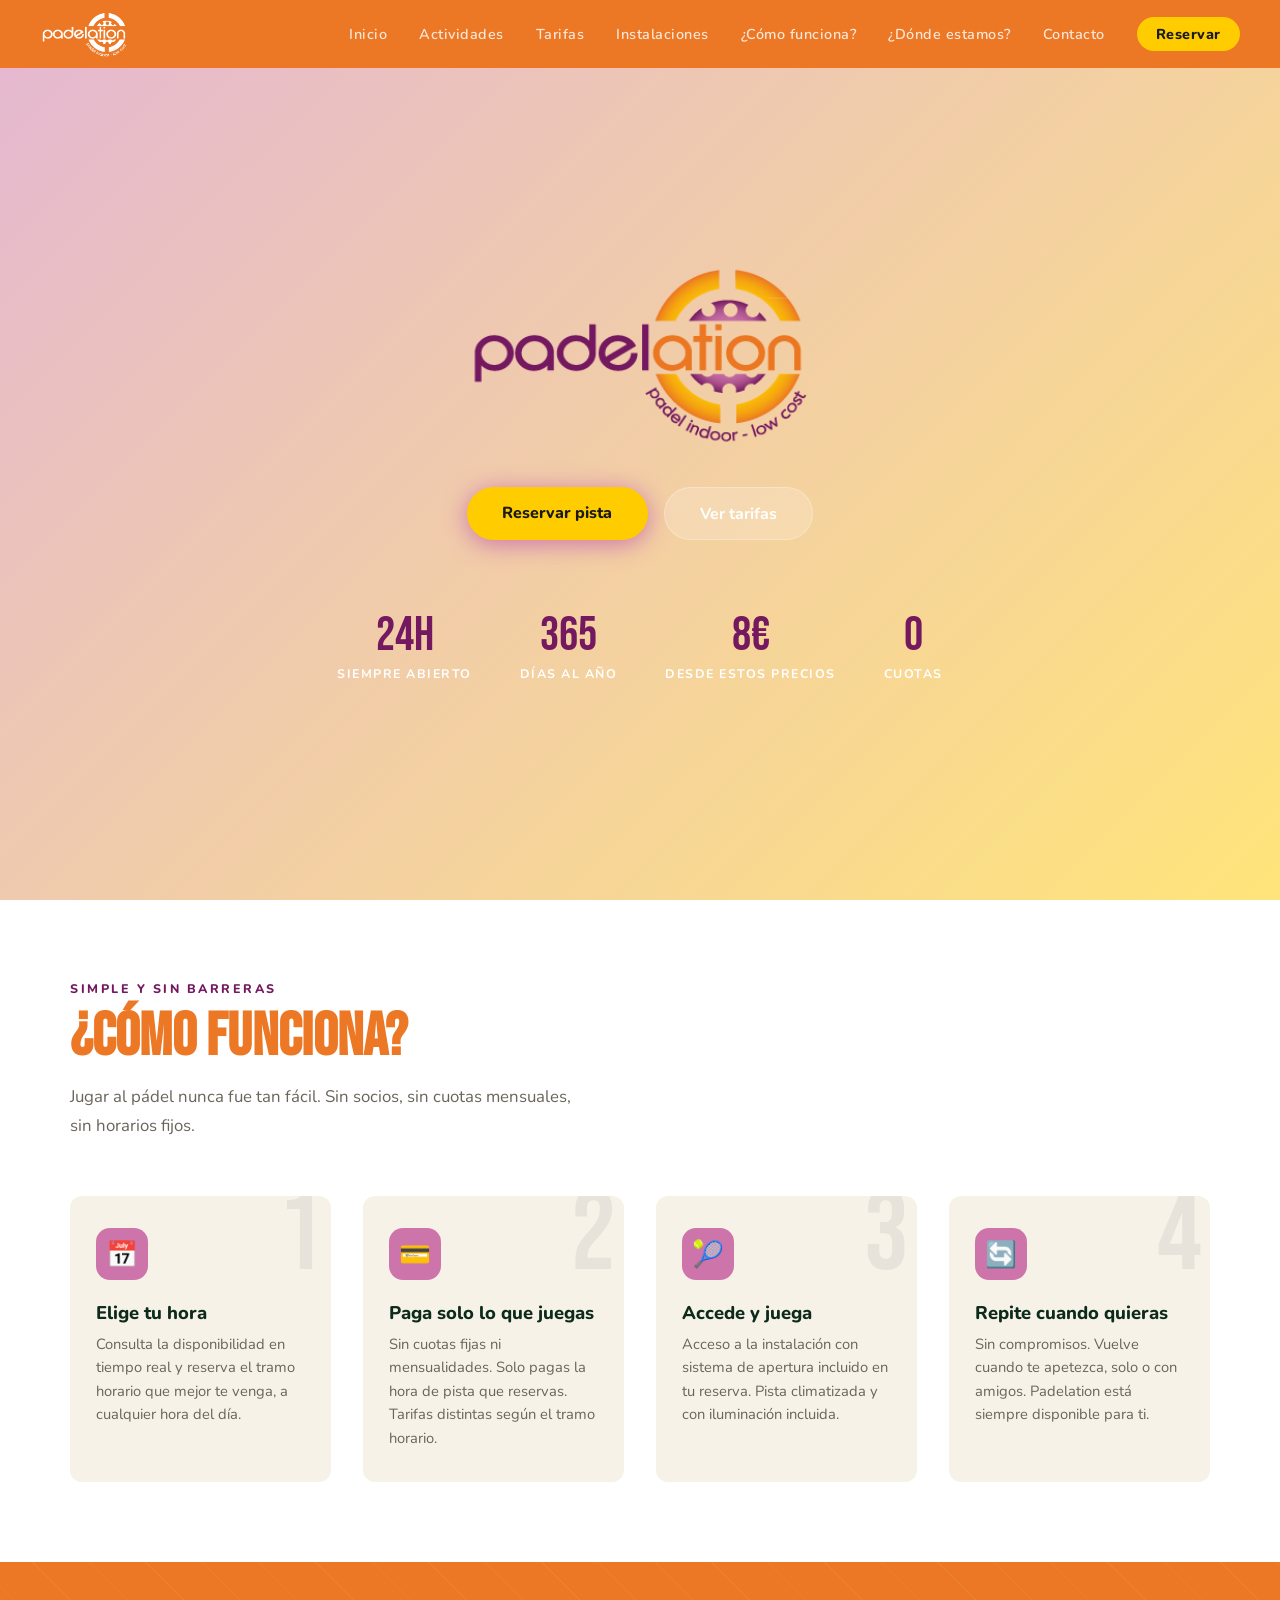
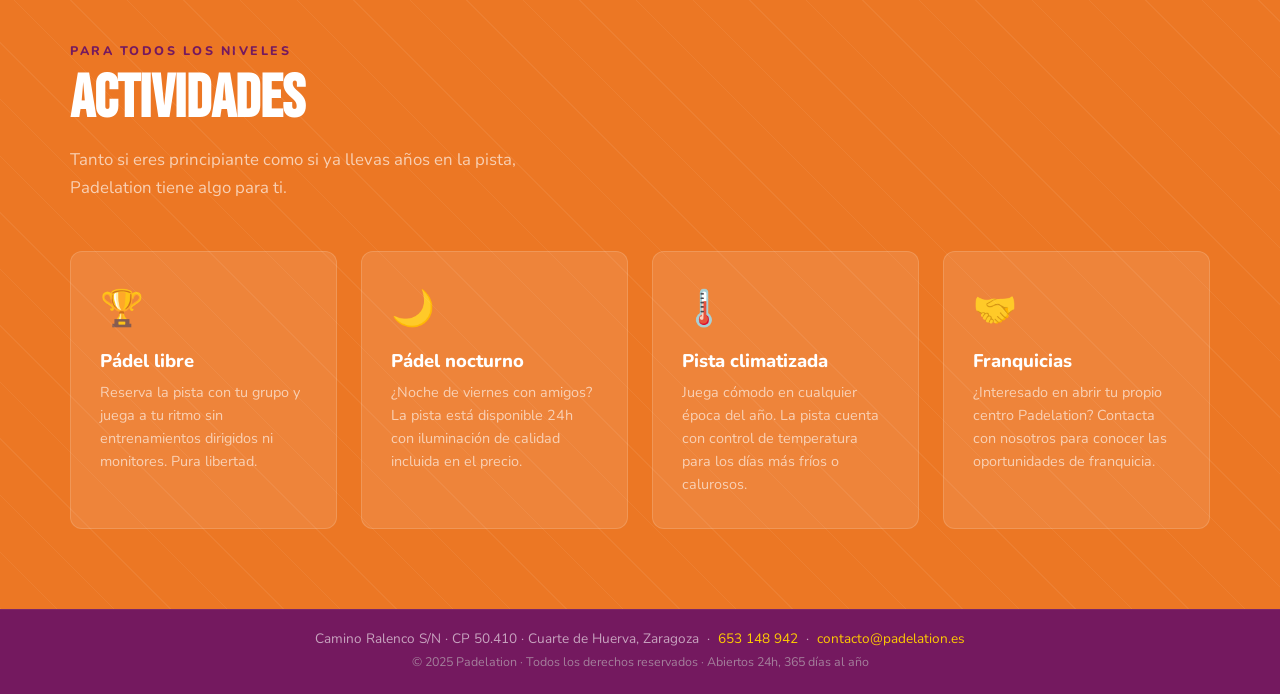
==== index.html @ 8a328ac5 "style: cambiar diseño inicio" ====
<!DOCTYPE html>
<html lang="es">
<head>
  <!-- Codificacion de caracteres -->
  <meta charset="UTF-8" />
  <!-- Configuracion para hacer la página responsive -->
  <meta name="viewport" content="width=device-width, initial-scale=1.0" />
  <!-- Título de la pestaña -->
  <title>Padelation 24H </title>
  <!-- Imports para las fuentes de texto de google -->
  <link rel="preconnect" href="https://fonts.googleapis.com" />
  <link rel="preconnect" href="https://fonts.gstatic.com" crossorigin />
  <link href="https://fonts.googleapis.com/css2?family=Bebas+Neue&family=Nunito:wght@400;600;700;800&display=swap" rel="stylesheet" />
  <!-- Carga del archivo CSS -->
  <link rel="stylesheet" href="assets/css/style.css" />
</head>
<body>

  <!-- NAV -->
  <div id="nav-placeholder"></div>

  <!-- HERO -->
  <section id="inicio">
    <div>
      <img src="assets/images/logo/logo_web.png" alt="Padelation" class="hero-logo" />
      <div class="hero-actions">
        <a href="pages/reservas.html" class="btn-primary">Reservar pista</a>
        <a href="pages/tarifas.html" class="btn-secondary">Ver tarifas</a>
      </div>
      <div class="hero-stats">
        <div class="stat">
          <div class="stat-value">24H</div>
          <div class="stat-label">Siempre abierto</div>
        </div>
        <div class="stat">
          <div class="stat-value">365</div>
          <div class="stat-label">Días al año</div>
        </div>
        <div class="stat">
          <div class="stat-value">8€</div>
          <div class="stat-label">Desde estos precios</div>
        </div>
        <div class="stat">
          <div class="stat-value">0</div>
          <div class="stat-label">Cuotas</div>
        </div>
      </div>

      
    </div>
  </section>

  <!-- CÓMO FUNCIONA -->
  <section id="como-funciona">
    <div class="container">
      <div class="section-tag">Simple y sin barreras</div>
      <h2 class="section-title">¿Cómo funciona?</h2>
      <p class="section-desc">Jugar al pádel nunca fue tan fácil. Sin socios, sin cuotas mensuales, sin horarios fijos.</p>
      <div class="steps-grid">
        <div class="step-card" data-num="1">
          <div class="step-icon">📅</div>
          <h3>Elige tu hora</h3>
          <p>Consulta la disponibilidad en tiempo real y reserva el tramo horario que mejor te venga, a cualquier hora del día.</p>
        </div>
        <div class="step-card" data-num="2">
          <div class="step-icon">💳</div>
          <h3>Paga solo lo que juegas</h3>
          <p>Sin cuotas fijas ni mensualidades. Solo pagas la hora de pista que reservas. Tarifas distintas según el tramo horario.</p>
        </div>
        <div class="step-card" data-num="3">
          <div class="step-icon">🎾</div>
          <h3>Accede y juega</h3>
          <p>Acceso a la instalación con sistema de apertura incluido en tu reserva. Pista climatizada y con iluminación incluida.</p>
        </div>
        <div class="step-card" data-num="4">
          <div class="step-icon">🔄</div>
          <h3>Repite cuando quieras</h3>
          <p>Sin compromisos. Vuelve cuando te apetezca, solo o con amigos. Padelation está siempre disponible para ti.</p>
        </div>
      </div>
    </div>
  </section>

  <!-- ACTIVIDADES -->
  <section id="actividades">
    <div class="container">
      <div class="section-tag light">Para todos los niveles</div>
      <h2 class="section-title light">Actividades</h2>
      <p class="section-desc" style="color:rgba(255,255,255,0.65)">Tanto si eres principiante como si ya llevas años en la pista, Padelation tiene algo para ti.</p>
      <div class="act-grid">
        <div class="act-card">
          <div class="emoji">🏆</div>
          <h3>Pádel libre</h3>
          <p>Reserva la pista con tu grupo y juega a tu ritmo sin entrenamientos dirigidos ni monitores. Pura libertad.</p>
        </div>
        <div class="act-card">
          <div class="emoji">🌙</div>
          <h3>Pádel nocturno</h3>
          <p>¿Noche de viernes con amigos? La pista está disponible 24h con iluminación de calidad incluida en el precio.</p>
        </div>
        <div class="act-card">
          <div class="emoji">🌡️</div>
          <h3>Pista climatizada</h3>
          <p>Juega cómodo en cualquier época del año. La pista cuenta con control de temperatura para los días más fríos o calurosos.</p>
        </div>
        <div class="act-card">
          <div class="emoji">🤝</div>
          <h3>Franquicias</h3>
          <p>¿Interesado en abrir tu propio centro Padelation? Contacta con nosotros para conocer las oportunidades de franquicia.</p>
        </div>
      </div>
    </div>
  </section>

  <!-- FOOTER -->
  <div id="footer-placeholder"></div>
  
  <script src="assets/js/main.js"></script>


</body>
</html>
---- assets/css/style.css ----
:root {
  --green-dark:   #0d2b1a;
  --green:        #1a5c35;
  --green-mid:    #2e7d52;
  --green-light:  #4aab73;
  --accent:       #ffcc00;
  --accent-dark:  #ec7724;
  --red:          #ff0000;
  --purple:       #74195f;
  --purple-ligth: #CD75AA;
  --cream:        #f7f2e8;
  --white:        #ffffff;
  --text:         #1a1a1a;
  --text-muted:   #6a645a;
  --info-box:     #c4c4c498;
  --radius:     12px;
}

* { margin: 0; padding: 0; box-sizing: border-box; }

html { scroll-behavior: smooth; }

body {
  font-family: 'Nunito', sans-serif;
  background: var(--cream);
  color: var(--text);
  overflow-x: hidden;
}

/* ===== NAV ===== */
nav {
  position: fixed;
  top: 0; left: 0; right: 0;
  z-index: 100;
  display: flex;
  align-items: center;
  justify-content: space-between;
  padding: 0 2.5rem;
  height: 68px;
  background: var(--accent-dark);
  backdrop-filter: blur(8px);
}

.nav-logo { text-decoration: none; display: flex; align-items: center; }
.nav-logo-img { height: 52px; width: auto; display: block; filter: brightness(0) invert(1); }

.nav-links {
  display: flex;
  gap: 2rem;
  list-style: none;
}

.nav-links a {
  color: rgba(255,255,255,0.82);
  text-decoration: none;
  font-weight: 600;
  font-size: 0.9rem;
  letter-spacing: 0.5px;
  transition: color .2s;
}
.nav-links a:hover { color: var(--accent); }

.nav-cta {
  background: var(--accent);
  color: var(--text) !important;
  padding: .45rem 1.2rem;
  border-radius: 50px;
  font-weight: 800 !important;
  transition: background .2s, transform .15s !important;
}
.nav-cta:hover {
  background: var(--cream) !important;
  transform: scale(1.04);
}

/* ===== HERO ===== */
#inicio {
  min-height: 100vh;
  background:
    linear-gradient(rgba(255, 255, 255, 0.477), rgba(255, 255, 255, 0.477)),
    linear-gradient(135deg, var(--purple-ligth), var(--accent));
  display: flex;
  align-items: center;
  justify-content: center;
  text-align: center;
  padding: 6rem 2rem 4rem;
  position: relative;
  overflow: hidden;
}


.hero-badge {
  display: inline-block;
  background: rgba(232,168,32,0.18);
  border: 1px solid rgba(232,168,32,0.45);
  color: var(--accent);
  font-size: 0.8rem;
  font-weight: 800;
  letter-spacing: 2px;
  text-transform: uppercase;
  padding: .35rem 1rem;
  border-radius: 50px;
  margin-bottom: 1.4rem;
  animation: fadeDown .6s ease both;
}

.hero-logo {
  height: clamp(6rem, 16vw, 14rem);
  width: auto;
  display: block;
  margin: 0 auto 2rem;
  filter: none;
  animation: fadeDown .7s .1s ease both;
}

.hero-sub {
  font-size: clamp(1rem, 2.5vw, 1.35rem);
  color: rgba(255,255,255,0.75);
  max-width: 580px;
  margin: 0 auto 2.5rem;
  line-height: 1.6;
  font-weight: 600;
  animation: fadeDown .7s .2s ease both;
}

.hero-actions {
  display: flex;
  gap: 1rem;
  justify-content: center;
  flex-wrap: wrap;
  animation: fadeDown .7s .3s ease both;
}

.btn-primary {
  background: var(--accent);
  color: var(--text);
  padding: .9rem 2.2rem;
  border-radius: 50px;
  font-weight: 800;
  font-size: 1rem;
  text-decoration: none;
  transition: background .2s, transform .15s, box-shadow .2s;
  box-shadow: 0 4px 24px var(--purple-ligth);
}
.btn-primary:hover {
  background: var(--cream);
  transform: translateY(-2px);
  box-shadow: 0 8px 32px var(--accent-dark);
}

.btn-secondary {
  background: rgba(255, 255, 255, 0.194);
  color: var(--white);
  padding: .9rem 2.2rem;
  border-radius: 50px;
  font-weight: 700;
  font-size: 1rem;
  text-decoration: none;
  border: 1px solid rgba(255,255,255,0.25);
  transition: background .2s, transform .15s;
}
.btn-secondary:hover {
  background: rgba(255,255,255,0.18);
  transform: translateY(-2px);
}

.hero-stats {
  display: flex;
  gap: 3rem;
  justify-content: center;
  margin-top: 4.5rem;
  flex-wrap: wrap;
  animation: fadeDown .7s .4s ease both;
}
.stat {
  text-align: center;
  color: var(--white);
}
.stat-value {
  font-family: 'Bebas Neue', sans-serif;
  font-size: 3rem;
  color: var(--purple);
  line-height: 1;
}
.stat-label {
  font-size: 0.78rem;
  font-weight: 700;
  letter-spacing: 1.5px;
  text-transform: uppercase;
  color: var(--white);
  margin-top: .3rem;
}

/* ===== SECTIONS COMMON ===== */
section { padding: 5rem 2rem; }
.container { max-width: 1140px; margin: 0 auto; }

.section-tag {
  font-size: 0.78rem;
  font-weight: 800;
  letter-spacing: 2.5px;
  text-transform: uppercase;
  color: var(--purple);
  margin-bottom: .6rem;
}

.section-title {
  font-family: 'Bebas Neue', sans-serif;
  font-size: clamp(2.4rem, 5vw, 3.8rem);
  color: var(--accent-dark);
  line-height: 1;
  margin-bottom: 1rem;
}

.section-title.light { color: var(--white); }
.section-tag.light { color: var(--purple); }

.section-desc {
  font-size: 1.05rem;
  color: var(--text-muted);
  max-width: 520px;
  line-height: 1.7;
}

/* ===== CÓMO FUNCIONA ===== */
#como-funciona {
  background: var(--white);
}

.steps-grid {
  display: grid;
  grid-template-columns: repeat(auto-fit, minmax(220px, 1fr));
  gap: 2rem;
  margin-top: 3.5rem;
}

.step-card {
  background: var(--cream);
  border-radius: var(--radius);
  padding: 2rem 1.6rem;
  position: relative;
  overflow: hidden;
  transition: transform .2s, box-shadow .2s;
}
.step-card:hover {
  transform: translateY(-4px);
  box-shadow: 0 12px 40px var(--purple-ligth);
}
.step-card::before {
  content: attr(data-num);
  font-family: 'Bebas Neue', sans-serif;
  font-size: 7rem;
  color: rgba(0, 0, 0, 0.06);
  position: absolute;
  top: -1rem;
  right: .5rem;
  line-height: 1;
  pointer-events: none;
}

.step-icon {
  width: 52px;
  height: 52px;
  background: var(--purple-ligth);
  border-radius: 14px;
  display: flex;
  align-items: center;
  justify-content: center;
  font-size: 1.6rem;
  margin-bottom: 1.2rem;
}

.step-card h3 {
  font-size: 1.15rem;
  font-weight: 800;
  color: var(--green-dark);
  margin-bottom: .5rem;
}
.step-card p {
  font-size: 0.92rem;
  color: var(--text-muted);
  line-height: 1.6;
}

/* ===== ACTIVIDADES ===== */
#actividades {
  background: var(--accent-dark);
  position: relative;
  overflow: hidden;
}
#actividades::before {
  content: '';
  position: absolute;
  inset: 0;
  background: repeating-linear-gradient(
    45deg,
    rgba(255,255,255,0.06) 0px, rgba(255,255,255,0.06) 1px,
    transparent 1px, transparent 40px
  );
  pointer-events: none;
}

.act-grid {
  display: grid;
  grid-template-columns: repeat(auto-fit, minmax(250px, 1fr));
  gap: 1.5rem;
  margin-top: 3rem;
}

.act-card {
  background: rgba(255,255,255,0.1);
  border: 1px solid rgba(255,255,255,0.15);
  border-radius: var(--radius);
  padding: 2rem 1.8rem;
  transition: background .2s, border-color .2s, transform .2s;
  cursor: default;
}
.act-card:hover {
  background: var(--accent);
  border-color: var(--accent);
  transform: translateY(-3px);
}

.act-card .emoji { font-size: 2.2rem; margin-bottom: 1rem; }
.act-card h3 { color: var(--white); font-size: 1.15rem; font-weight: 800; margin-bottom: .5rem; }
.act-card p { color: rgba(255,255,255,0.62); font-size: 0.9rem; line-height: 1.6; }

/* ===== AVISO TARIFAS ===== */
.tarifas-header-row {
  display: flex;
  align-items: flex-start;
  gap: 2rem;
  margin-bottom: 2.5rem;
  flex-wrap: wrap;
}
.tarifas-header-row > div:first-child {
  flex: 1;
  min-width: 200px;
}
.aviso-reservas {
  background: var(--red);
  border-radius: var(--radius);
  padding: 1.2rem 1.5rem;
  max-width: 340px;
  flex-shrink: 0;
  box-shadow: 0 4px 16px var(--red);
}
.aviso-titulo {
  font-weight: 800;
  color: var(--white);
  font-size: 0.95rem;
  letter-spacing: 0.5px;
  margin-bottom: 0.7rem;
  text-transform: uppercase;
}
.aviso-reservas ul {
  padding-left: 1.2rem;
  display: flex;
  flex-direction: column;
  gap: 0.5rem;
}
.aviso-reservas li {
  font-size: 0.88rem;
  color: var(--white);
  line-height: 1.5;
}

/* ===== TARIFAS ===== */
#tarifas {
  background: var(--white);
}

.tarifas-grid {
  display: grid;
  grid-template-columns: repeat(auto-fit, minmax(320px, 1fr));
  gap: 2rem;
  margin-top: 3rem;
}

.tarifa-card {
  background: var(--white);
  border-radius: var(--radius);
  overflow: hidden;
  box-shadow: 0 2px 20px rgba(0,0,0,0.06);
  transition: box-shadow .2s, transform .2s;
}
.tarifa-card:hover {
  box-shadow: 0 8px 40px var(--purple-ligth);
  transform: translateY(-3px);
}

.tarifa-header {
  background: var(--accent-dark);
  color: var(--white);
  padding: 1.4rem 1.8rem;
}
.tarifa-header h3 {
  font-family: 'Bebas Neue', sans-serif;
  font-size: 1.6rem;
  letter-spacing: 1px;
  margin-bottom: .1rem;
}
.tarifa-header p { font-size: 0.82rem; color: rgba(255,255,255,0.72); font-weight: 600; }

.tarifa-header.featured { background: var(--accent); }
.tarifa-header.featured { color: var(--green-dark); }
.tarifa-header.featured p { color: rgba(13,43,26,0.7); }

.tarifa-body { padding: 1.2rem 1.8rem; }

.tarifa-row {
  display: flex;
  justify-content: space-between;
  align-items: center;
  padding: .75rem 0;
  border-bottom: 1px solid rgba(0,0,0,0.06);
  gap: 1rem;
}
.tarifa-row:last-child { border-bottom: none; }

.tarifa-time {
  font-size: 0.88rem;
  font-weight: 700;
  color: var(--text-muted);
  flex: 1;
}

.tarifa-prices {
  display: flex;
  gap: 1.2rem;
}

.tarifa-price {
  text-align: center;
}
.tarifa-price .amount {
  font-family: 'Bebas Neue', sans-serif;
  font-size: 1.5rem;
  color: var(--text);
  line-height: 1;
}
.tarifa-price .duration {
  font-size: 0.7rem;
  font-weight: 700;
  color: var(--text-muted);
  letter-spacing: .5px;
}

.tarifa-note {
  text-align: center;
  font-size: 0.78rem;
  color: var(--text-muted);
  padding: .8rem 1.8rem;
  border-top: 1px solid rgba(0,0,0,0.06);
  font-style: italic;
}

/* ===== RESERVAS ===== */
#reservas {
  background: linear-gradient(to bottom, var(--white) 25%, var(--accent) 75%);
  text-align: center;
  position: relative;
  overflow: hidden;
}
#reservas::after {
  content: 'RESERVA';
  font-family: 'Bebas Neue', sans-serif;
  font-size: 18vw;
  color: rgba(255,255,255,0.04);
  position: absolute;
  top: 50%;
  left: 50%;
  transform: translate(-50%, -50%);
  white-space: nowrap;
  pointer-events: none;
  letter-spacing: 4px;
}

.btn-reserva {
  display: inline-block;
  background: var(--accent);
  color: var(--green-dark);
  padding: 1.1rem 3rem;
  border-radius: 50px;
  font-weight: 800;
  font-size: 1.1rem;
  text-decoration: none;
  transition: background .2s, transform .15s, box-shadow .2s;
  box-shadow: 0 6px 28px rgba(0,0,0,0.2);
  letter-spacing: .5px;
}
.btn-reserva:hover {
  background: var(--accent-dark);
  transform: translateY(-3px);
  box-shadow: 0 10px 36px rgba(0,0,0,0.28);
}

/* ===== INSTALACIONES ===== */
#instalaciones {
  background: var(--white);
}

/* ===== SLIDER ===== */
.slider-wrap {
  margin-top: 3rem;
  max-width: 65%;
  margin-left: auto;
  margin-right: auto;
}

.slider {
  position: relative;
  border-radius: var(--radius);
  overflow: hidden;
}

.slider-track {
  position: relative;
  aspect-ratio: 16/9;
}

.slide {
  position: absolute;
  inset: 0;
  display: flex;
  align-items: center;
  justify-content: center;
  flex-direction: column;
  gap: 1rem;
  opacity: 0;
  transition: opacity .4s;
  pointer-events: none;
}
.slide.active { opacity: 1; pointer-events: auto; }

/* Placeholder court visuals */
.slide.court-1 { background: linear-gradient(135deg, #1a5c35 0%, #2e7d52 50%, #1a5c35 100%); }
.slide.court-2 { background: linear-gradient(135deg, #0d2b1a 0%, #1a5c35 100%); }
.slide.court-3 { background: linear-gradient(135deg, #2e7d52 0%, #4aab73 100%); }
.slide.court-4 { background: linear-gradient(135deg, #1a5c35 0%, #0d2b1a 100%); }
.slide.court-5 { background: linear-gradient(135deg, #4aab73 0%, #2e7d52 100%); }

.slide-label {
  position: absolute;
  bottom: 1rem; left: 1rem;
  background: var(--info-box);
  color: var(--white);
  font-size: 0.78rem;
  font-weight: 800;
  letter-spacing: .5px;
  padding: .3rem .8rem;
  border-radius: 50px;
}

.slider-placeholder-svg {
  width: 40%;
  height: 55%;
  opacity: 0.25;
}

.slider-btn {
  position: absolute;
  top: 50%;
  transform: translateY(-50%);
  z-index: 10;
  background: rgba(0,0,0,0.35);
  color: var(--white);
  border: none;
  width: 44px;
  height: 44px;
  border-radius: 50%;
  font-size: 2.2rem;
  line-height: 1;
  cursor: pointer;
  display: flex;
  align-items: center;
  justify-content: center;
  transition: background .2s;
}
.slider-btn:hover { background: rgba(0,0,0,0.6); }
.slider-prev { left: 1rem; }
.slider-next { right: 1rem; }

.slider-dots {
  display: flex;
  justify-content: center;
  gap: .6rem;
  padding: .9rem 0 .2rem;
}
.dot {
  width: 8px;
  height: 8px;
  border-radius: 50%;
  background: rgba(0,0,0,0.18);
  cursor: pointer;
  transition: background .2s, transform .2s;
}
.dot.active {
  background: var(--purple);
  transform: scale(1.35);
}


/* ===== DONDE ESTAMOS ===== */
#donde-estamos {
  background: var(--white);
  padding-bottom: 0;
}

.map-inner {
  display: grid;
  grid-template-columns: 1fr 1.6fr;
  gap: 4rem;
  align-items: start;
  padding-bottom: 5rem;
}

.contact-items {
  margin-top: 2rem;
  display: flex;
  flex-direction: column;
  gap: 1rem;
}
.contact-item {
  display: flex;
  gap: 1rem;
  align-items: flex-start;
}
.contact-item .ci-icon {
  width: 42px; height: 42px;
  background: var(--cream);
  border-radius: 10px;
  display: flex;
  align-items: center;
  justify-content: center;
  font-size: 1.2rem;
  flex-shrink: 0;
}
.contact-item .ci-text strong {
  display: block;
  color: var(--text);
  font-weight: 800;
  font-size: 0.88rem;
}
.contact-item .ci-text span {
  color: var(--text-muted);
  font-size: 0.88rem;
}
.contact-item .ci-text a {
  color: var(--purple);
  text-decoration: none;
}
.contact-item .ci-text a:hover { text-decoration: underline; }

.map-embed {
  border-radius: var(--radius);
  overflow: hidden;
  height: 360px;
  box-shadow: 0 8px 40px var(--purple-ligth);
}
.map-embed iframe {
  width: 100%;
  height: 100%;
  border: none;
}

/* ===== CONTACTO ===== */
#contacto {
  background: var(--white);
}

.contact-form-grid {
  display: grid;
  grid-template-columns: 1fr 1.2fr;
  gap: 5rem;
  margin-top: 3rem;
}

.form-info .section-desc { max-width: 100%; }

.form-highlight {
  background: var(--cream);
  border-radius: var(--radius);
  padding: 1.6rem;
  margin-top: 2rem;
  border-left: 4px solid var(--accent);
}

.form-highlight h4 { font-size: 0.9rem; font-weight: 800; color: var(--text); margin-bottom: .3rem; }
.form-highlight p { font-size: 0.85rem; color: var(--text-muted); line-height: 1.5; }

.form-highlight2 {
  background: var(--cream);
  border-radius: var(--radius);
  padding: 1.6rem;
  margin-top: 2rem;
  border-left: 4px solid var(--purple);
}

.form-highlight2 h4 { font-size: 0.9rem; font-weight: 800; color: var(--text); margin-bottom: .3rem; }
.form-highlight2 p { font-size: 0.85rem; color: var(--text-muted); line-height: 1.5; }

form {
  display: flex;
  flex-direction: column;
  gap: 1.1rem;
}

.form-row {
  display: grid;
  grid-template-columns: 1fr 1fr;
  gap: 1.1rem;
}

.field { display: flex; flex-direction: column; gap: .4rem; }
label { font-size: 0.82rem; font-weight: 800; color: var(--text); letter-spacing: .3px; }

input, textarea, select {
  padding: .75rem 1rem;
  border: 2px solid rgba(0,0,0,0.1);
  border-radius: 10px;
  font-family: 'Nunito', sans-serif;
  font-size: 0.95rem;
  background: var(--cream);
  color: var(--text);
  transition: border-color .2s, box-shadow .2s;
  outline: none;
}
input:focus, textarea:focus, select:focus {
  border-color: var(--purple);
  box-shadow: 0 0 0 4px var(--purple-ligth);
}

textarea { min-height: 130px; resize: vertical; }

.btn-submit {
  background: var(--purple);
  color: var(--white);
  border: none;
  padding: .95rem 2.5rem;
  border-radius: 50px;
  font-family: 'Nunito', sans-serif;
  font-size: 1rem;
  font-weight: 800;
  cursor: pointer;
  align-self: flex-start;
  transition: background .2s, transform .15s, box-shadow .2s;
  letter-spacing: .3px;
}
.btn-submit:hover {
  background: var(--text);
  transform: translateY(-2px);
  box-shadow: 0 6px 24px var(--purple-ligth);
}

/* ===== FOOTER ===== */
footer {
  background: var(--purple);
  color: rgba(255,255,255,0.6);
  padding: 1.2rem 2rem;
  text-align: center;
  border-top: 1px solid rgba(255,255,255,0.06);
}

footer p { font-size: 0.85rem; margin-bottom: .3rem; }
footer a { color: var(--accent); text-decoration: none; }
footer a:hover { text-decoration: underline; }
.footer-bottom {
  margin-top: .3rem;
  font-size: 0.78rem;
  color: var(--info-box);
}

/* ===== ANIMATIONS ===== */
@keyframes fadeDown {
  from { opacity: 0; transform: translateY(-18px); }
  to   { opacity: 1; transform: translateY(0); }
}

/* ===== MOBILE ===== */
@media (max-width: 900px) {
  .nav-links { display: none; }

  .about-inner,
  .map-inner,
  .contact-form-grid { grid-template-columns: 1fr; gap: 2.5rem; }

  .form-row { grid-template-columns: 1fr; }

  .map-embed { height: 260px; }
}

@media (max-width: 560px) {
  nav { padding: 0 1.2rem; }
  section { padding: 3.5rem 1.2rem; }
  .hero-stats { gap: 2rem; }
}
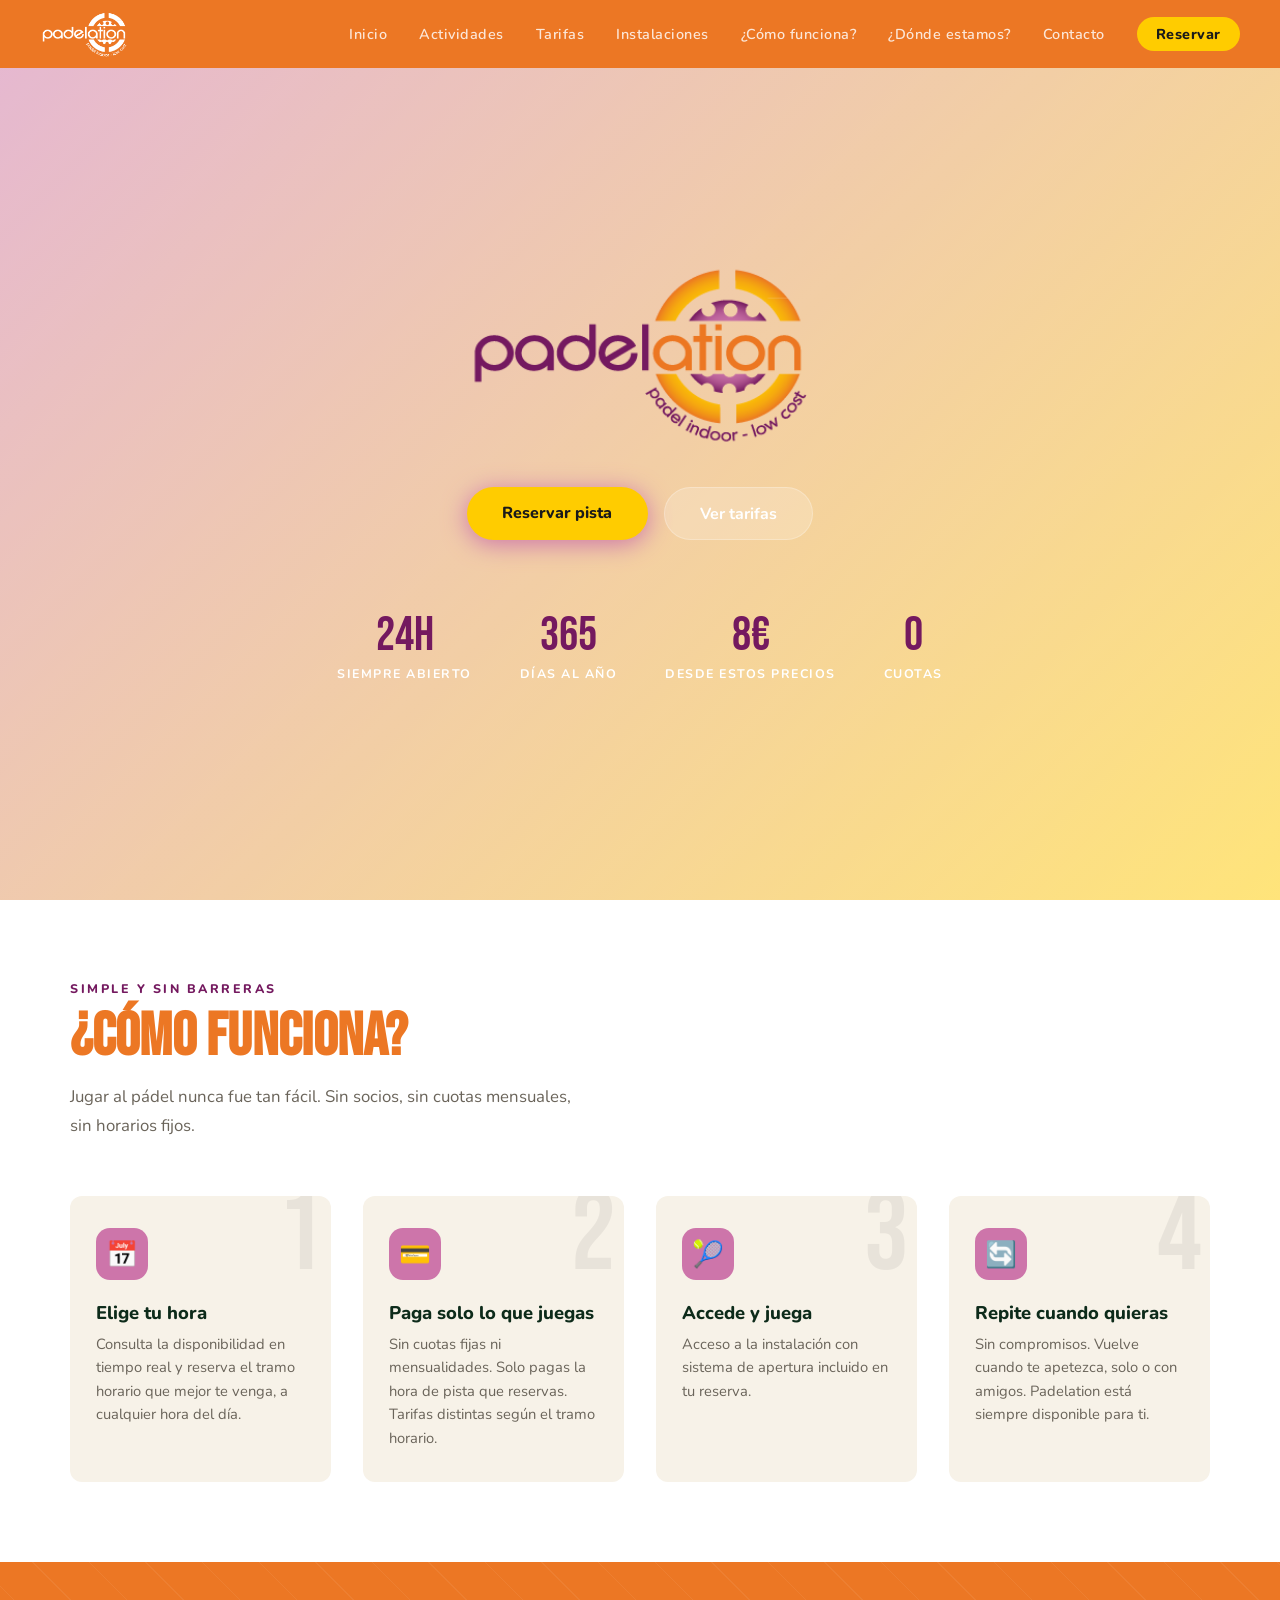
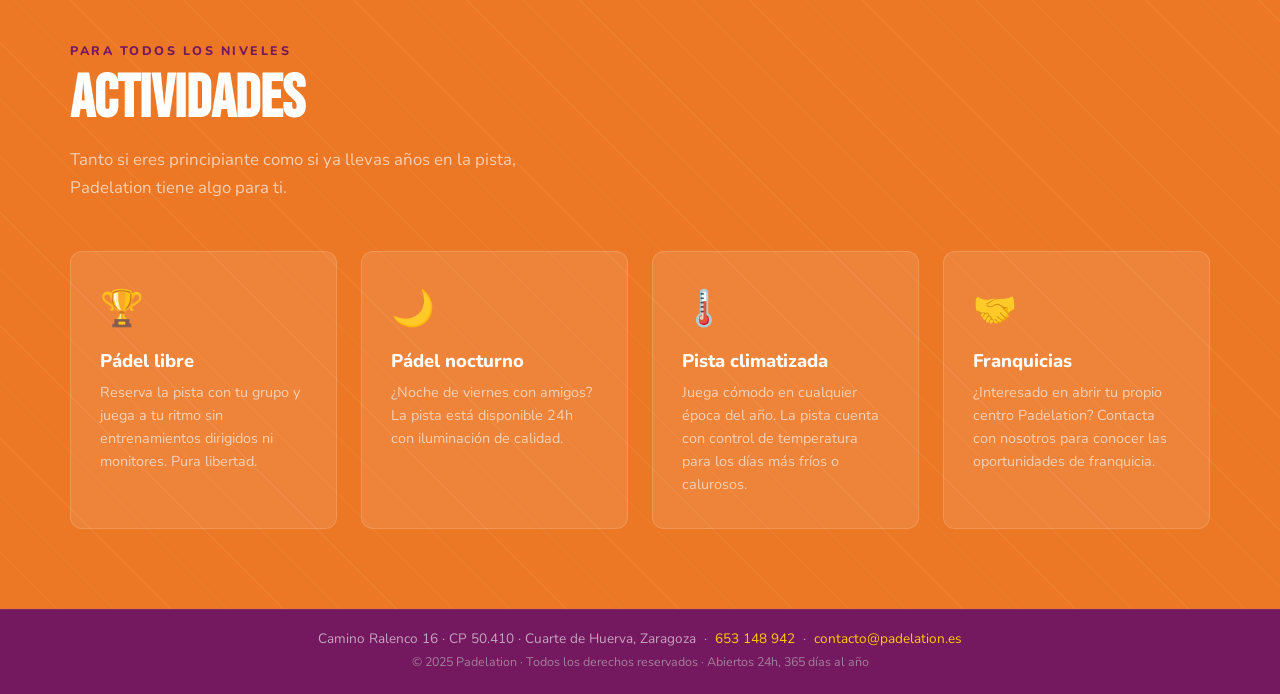
==== commit 267be2f6: "style: correcciones en el diseño y textos" ====
--- a/index.html
+++ b/index.html
@@ -70,7 +70,7 @@
         <div class="step-card" data-num="3">
           <div class="step-icon">🎾</div>
           <h3>Accede y juega</h3>
-          <p>Acceso a la instalación con sistema de apertura incluido en tu reserva. Pista climatizada y con iluminación incluida.</p>
+          <p>Acceso a la instalación con sistema de apertura incluido en tu reserva.</p>
         </div>
         <div class="step-card" data-num="4">
           <div class="step-icon">🔄</div>
@@ -96,7 +96,7 @@
         <div class="act-card">
           <div class="emoji">🌙</div>
           <h3>Pádel nocturno</h3>
-          <p>¿Noche de viernes con amigos? La pista está disponible 24h con iluminación de calidad incluida en el precio.</p>
+          <p>¿Noche de viernes con amigos? La pista está disponible 24h con iluminación de calidad.</p>
         </div>
         <div class="act-card">
           <div class="emoji">🌡️</div>
--- a/assets/css/style.css
+++ b/assets/css/style.css
@@ -5,7 +5,6 @@
   --green-light:  #4aab73;
   --accent:       #ffcc00;
   --accent-dark:  #ec7724;
-  --red:          #ff0000;
   --purple:       #74195f;
   --purple-ligth: #CD75AA;
   --cream:        #f7f2e8;
@@ -338,12 +337,12 @@
   min-width: 200px;
 }
 .aviso-reservas {
-  background: var(--red);
+  background: var(--purple);
   border-radius: var(--radius);
   padding: 1.2rem 1.5rem;
   max-width: 340px;
   flex-shrink: 0;
-  box-shadow: 0 4px 16px var(--red);
+  box-shadow: 0 4px 16px var(--purple-ligth);
 }
 .aviso-titulo {
   font-weight: 800;
@@ -611,7 +610,7 @@
   display: grid;
   grid-template-columns: 1fr 1.6fr;
   gap: 4rem;
-  align-items: start;
+  align-items: stretch;
   padding-bottom: 5rem;
 }
 
@@ -655,7 +654,8 @@
 .map-embed {
   border-radius: var(--radius);
   overflow: hidden;
-  height: 360px;
+  height: 100%;
+  min-height: 360px;
   box-shadow: 0 8px 40px var(--purple-ligth);
 }
 .map-embed iframe {
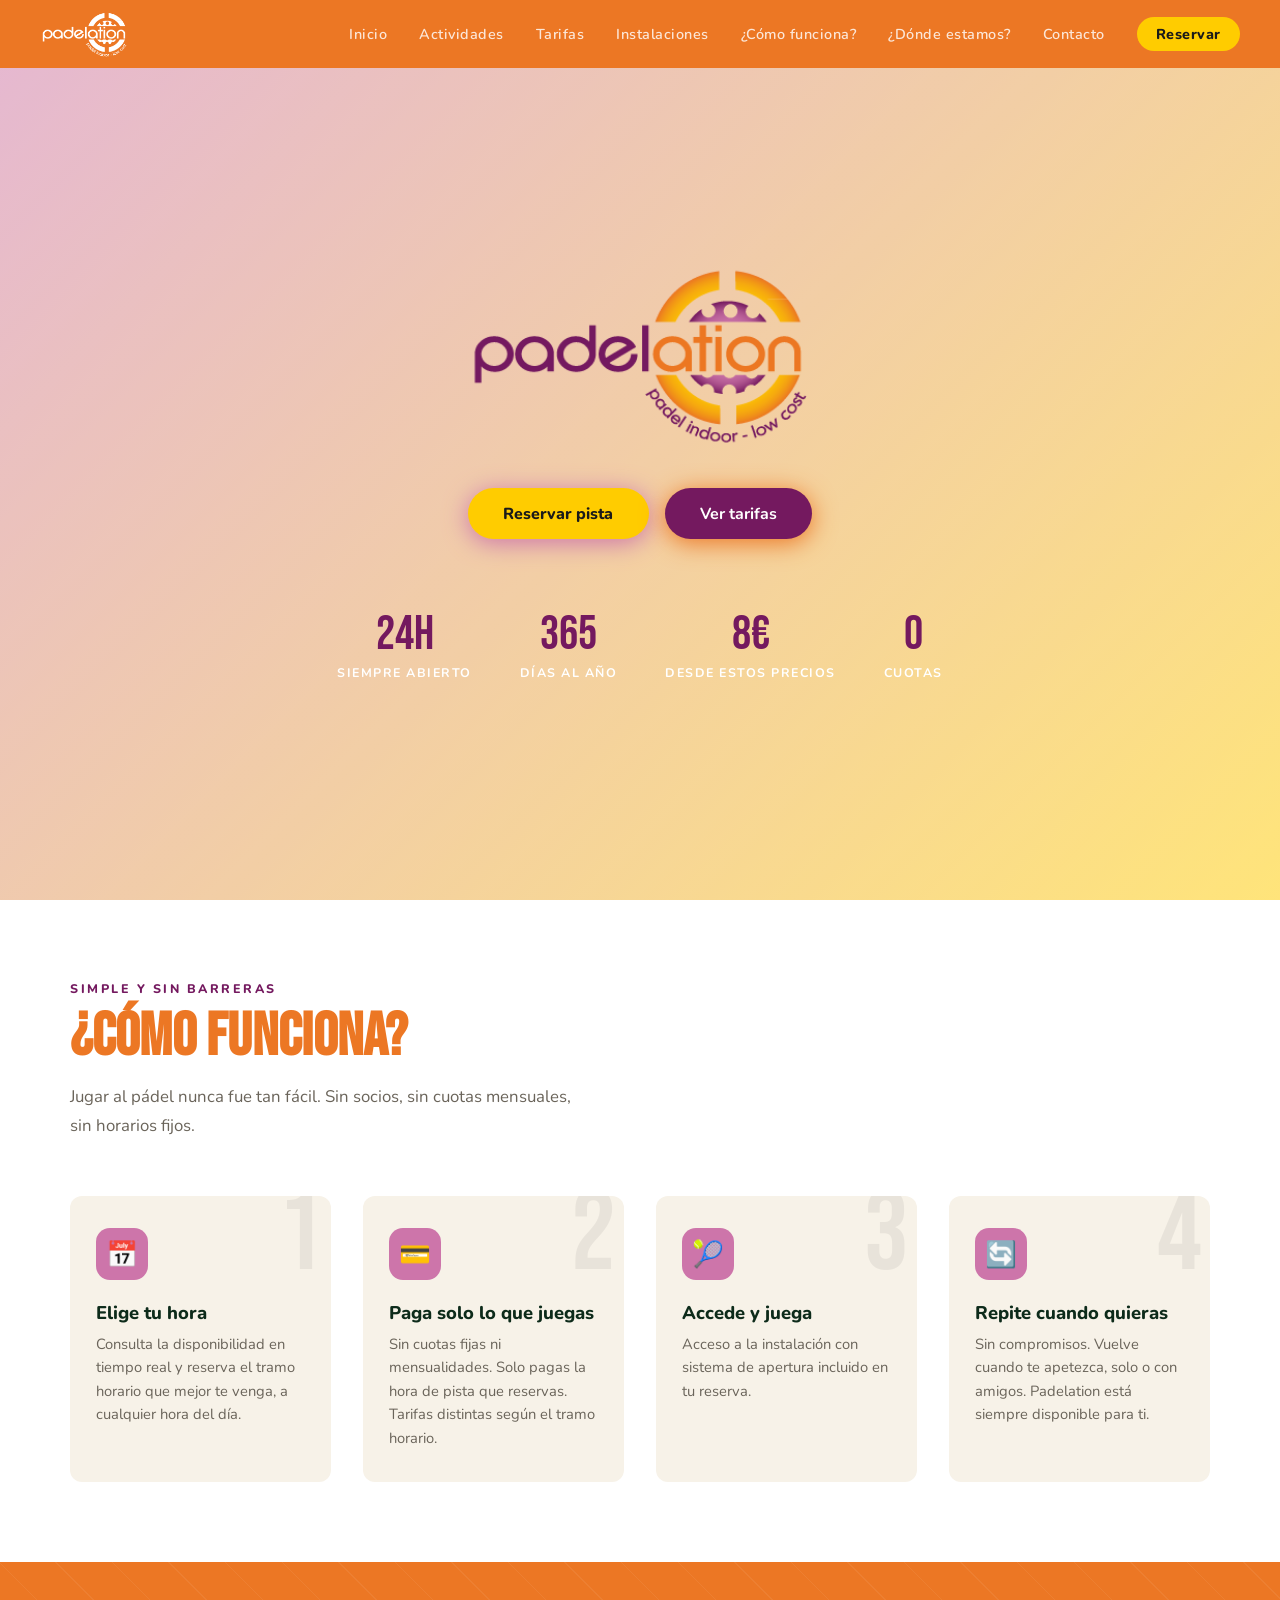
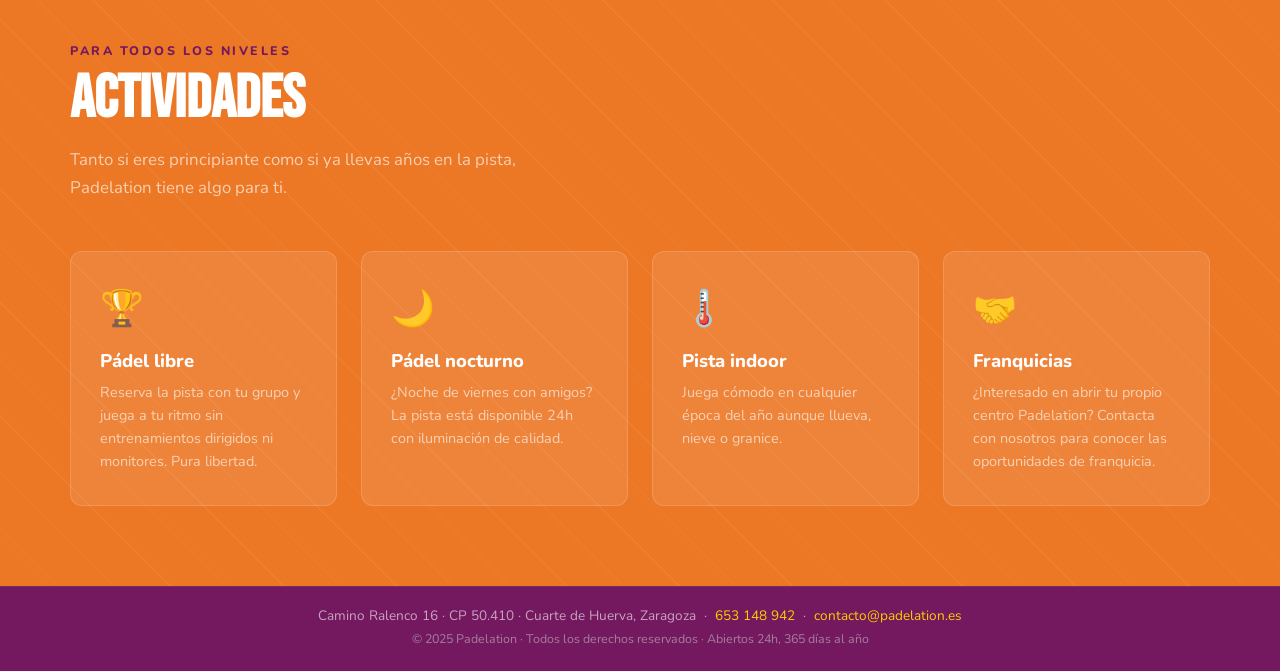
==== commit 62af8c47: "style: correcciones en el diseño y carga de fotos en la galeria" ====
--- a/index.html
+++ b/index.html
@@ -100,8 +100,8 @@
         </div>
         <div class="act-card">
           <div class="emoji">🌡️</div>
-          <h3>Pista climatizada</h3>
-          <p>Juega cómodo en cualquier época del año. La pista cuenta con control de temperatura para los días más fríos o calurosos.</p>
+          <h3>Pista indoor</h3>
+          <p>Juega cómodo en cualquier época del año aunque llueva, nieve o granice.</p>
         </div>
         <div class="act-card">
           <div class="emoji">🤝</div>
--- a/assets/css/style.css
+++ b/assets/css/style.css
@@ -24,6 +24,9 @@
   background: var(--cream);
   color: var(--text);
   overflow-x: hidden;
+  min-height: 100vh;
+  display: flex;
+  flex-direction: column;
 }
 
 /* ===== NAV ===== */
@@ -148,19 +151,21 @@
 }
 
 .btn-secondary {
-  background: rgba(255, 255, 255, 0.194);
+  background: var(--purple);
   color: var(--white);
   padding: .9rem 2.2rem;
   border-radius: 50px;
   font-weight: 700;
   font-size: 1rem;
   text-decoration: none;
-  border: 1px solid rgba(255,255,255,0.25);
   transition: background .2s, transform .15s;
+  box-shadow: 0 4px 24px var(--accent-dark);
 }
 .btn-secondary:hover {
-  background: rgba(255,255,255,0.18);
+  background: var(--cream);
+  color: var(--text);
   transform: translateY(-2px);
+  box-shadow: 0 8px 32px var(--purple-ligth);
 }
 
 .hero-stats {
@@ -317,7 +322,10 @@
 .act-card:hover {
   background: var(--accent);
   border-color: var(--accent);
-  transform: translateY(-3px);
+}
+.act-card:hover h3,
+.act-card:hover p {
+  color: var(--text);
 }
 
 .act-card .emoji { font-size: 2.2rem; margin-bottom: 1rem; }
@@ -541,7 +549,7 @@
 
 .slide-label {
   position: absolute;
-  bottom: 1rem; left: 1rem;
+  bottom: 1rem; left: 50%; transform: translateX(-50%);
   background: var(--info-box);
   color: var(--white);
   font-size: 0.78rem;
@@ -549,6 +557,15 @@
   letter-spacing: .5px;
   padding: .3rem .8rem;
   border-radius: 50px;
+}
+
+.slide-img {
+  position: absolute;
+  inset: 0;
+  width: 100%;
+  height: 100%;
+  object-fit: contain;
+  background:var(--white);
 }
 
 .slider-placeholder-svg {
@@ -568,17 +585,18 @@
   width: 44px;
   height: 44px;
   border-radius: 50%;
-  font-size: 2.2rem;
+  font-size: 1.4rem;
   line-height: 1;
   cursor: pointer;
   display: flex;
   align-items: center;
   justify-content: center;
+  padding-top: 3px;
   transition: background .2s;
 }
 .slider-btn:hover { background: rgba(0,0,0,0.6); }
-.slider-prev { left: 1rem; }
-.slider-next { right: 1rem; }
+.slider-prev { left: 1rem; padding-right: 3px; }
+.slider-next { right: 1rem; padding-left: 3px; }
 
 .slider-dots {
   display: flex;
@@ -754,6 +772,10 @@
 }
 
 /* ===== FOOTER ===== */
+body > section {
+  flex: 1;
+}
+
 footer {
   background: var(--purple);
   color: rgba(255,255,255,0.6);
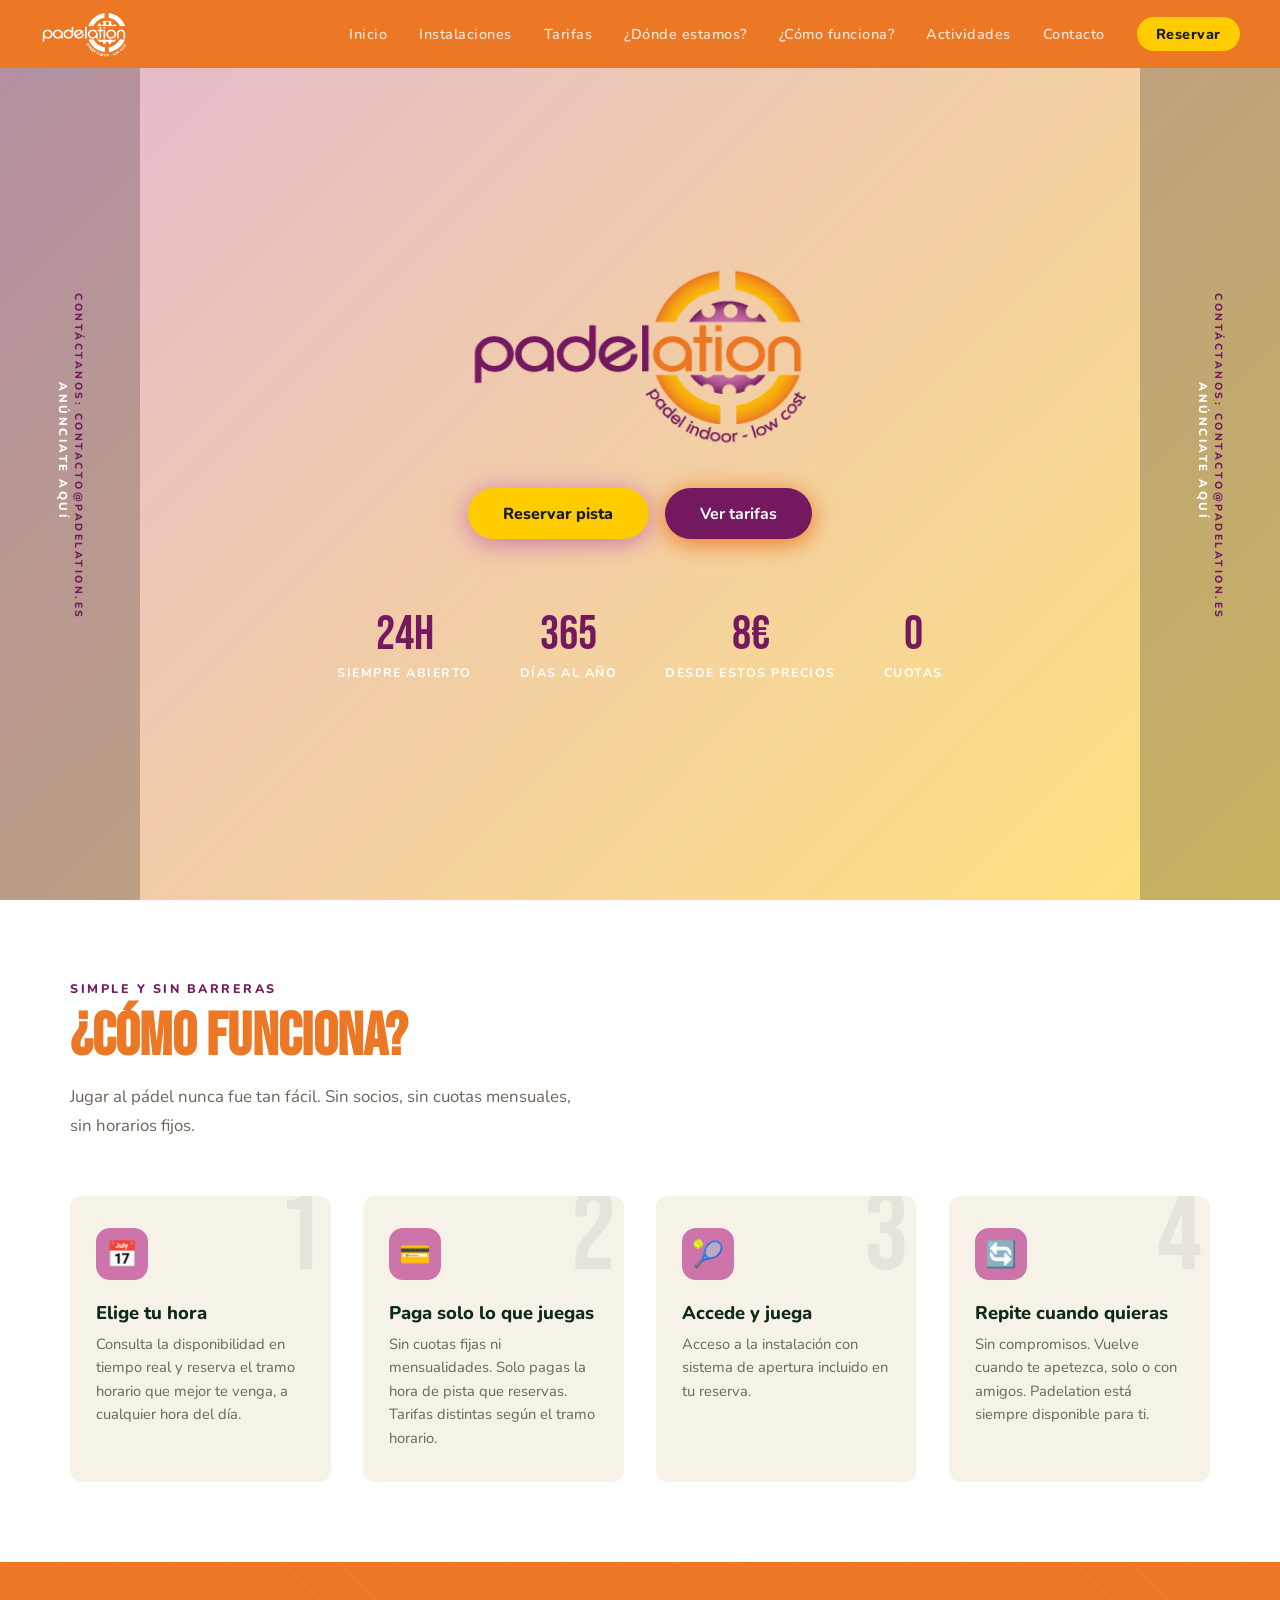
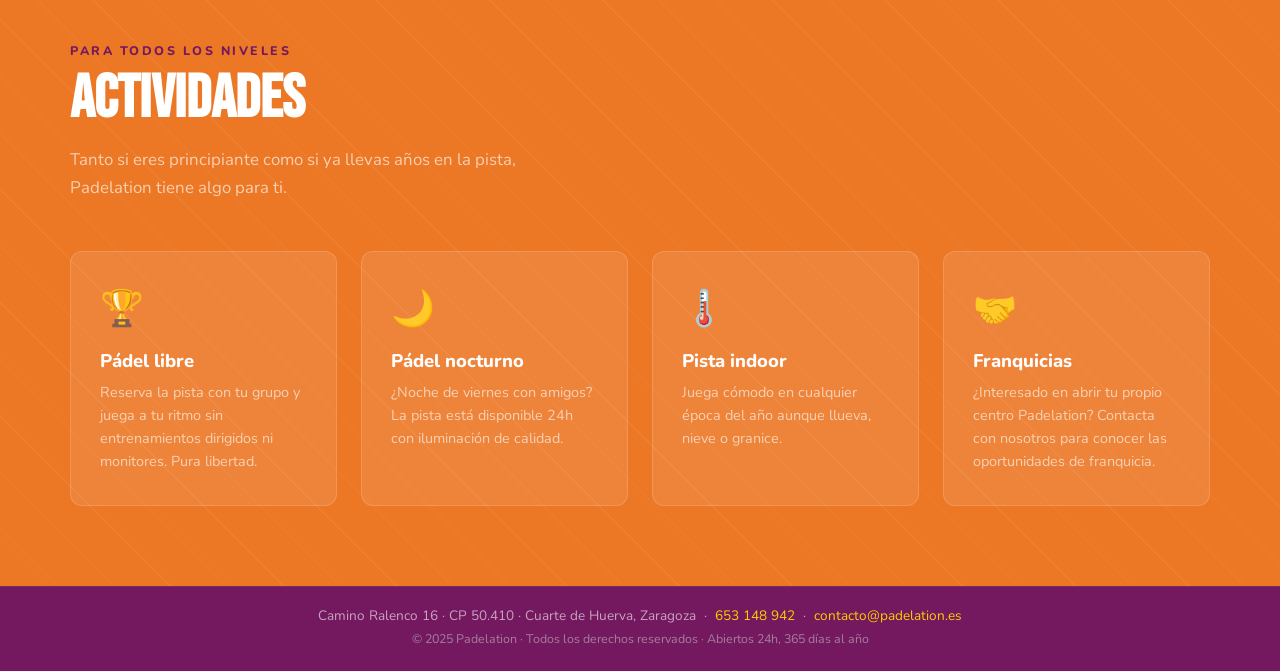
==== commit ca447465: "feat: implementar funcion de sponsors, widget meteoroloogico y algunas correciones de diseño" ====
--- a/index.html
+++ b/index.html
@@ -21,6 +21,30 @@
 
   <!-- HERO -->
   <section id="inicio">
+    <!-- ============================================================
+         PATROCINADOR IZQUIERDO
+         Para activar: descomenta <a> y <img>, borra el <span>
+         Sustituye "URL_LOGO" por la ruta al logo del patrocinador
+         Sustituye "https://web-patrocinador.com" por su enlace
+         Tamaño de imagen 140 x 400 px
+         ============================================================ -->
+    <div class="sponsor-strip sponsor-left">
+      <!--<a href="URL_LOGO" target="_blank" rel="noopener" class="sponsor-link">
+      <img src="https://web-patrocinador.com" alt="Patrocinador" class="sponsor-logo" /></a>-->
+      <span class="sponsor-text">ANÚNCIATE AQUÍ</span>
+      <span class="sponsor-contact">CONTÁCTANOS: contacto@padelation.es</span>
+    </div>
+
+    <!-- ============================================================
+         PATROCINADOR DERECHO
+         Mismas instrucciones que el izquierdo
+         ============================================================ -->
+    <div class="sponsor-strip sponsor-right">
+      <!--<a href="https://web-patrocinador.com" target="_blank" rel="noopener" class="sponsor-link">
+      <img src="URL_LOGO" alt="Patrocinador" class="sponsor-logo" /></a> -->
+      <span class="sponsor-text">ANÚNCIATE AQUÍ</span>
+      <span class="sponsor-contact">CONTÁCTANOS: contacto@padelation.es</span>
+    </div>
     <div>
       <img src="assets/images/logo/logo_web.png" alt="Padelation" class="hero-logo" />
       <div class="hero-actions">
--- a/assets/css/style.css
+++ b/assets/css/style.css
@@ -75,8 +75,59 @@
   transform: scale(1.04);
 }
 
+/* ===== SPONSOR STRIPS ===== */
+.sponsor-strip {
+  position: absolute;
+  top: 0;
+  bottom: 0;
+  width: 140px;
+  background: rgba(0,0,0,0.22);
+  display: flex;
+  align-items: center;
+  justify-content: center;
+  z-index: 5;
+}
+
+.sponsor-left  { left: 0; }
+.sponsor-right { right: 0; }
+
+/* Texto placeholder (sin patrocinador) */
+.sponsor-strip .sponsor-text,
+.sponsor-strip .sponsor-contact {
+  writing-mode: vertical-rl;
+  text-orientation: mixed;
+  text-transform: uppercase;
+  font-weight: 800;
+  letter-spacing: 2.5px;
+  user-select: none;
+}
+.sponsor-text {
+  font-size: 0.72rem;
+  color: var(--white);
+}
+.sponsor-contact {
+  font-size: 0.65rem;
+  color: var(--purple);
+  text-decoration: none;
+  margin-top: 0.8rem;
+}
+
+/* Cuando hay patrocinador activo */
+.sponsor-link {
+  display: block;
+  width: 100%;
+  height: 100%;
+}
+.sponsor-logo {
+  width: 100%;
+  height: 100%;
+  object-fit: cover;
+  opacity: 1;
+}
+
 /* ===== HERO ===== */
 #inicio {
+  position: relative;
   min-height: 100vh;
   background:
     linear-gradient(rgba(255, 255, 255, 0.477), rgba(255, 255, 255, 0.477)),
@@ -507,12 +558,102 @@
   background: var(--white);
 }
 
+/* ===== INSTALACIONES GRID ===== */
+.instalaciones-grid {
+  display: grid;
+  grid-template-columns: 1fr 340px;
+  gap: 2.5rem;
+  align-items: start;
+  margin-top: 3rem;
+}
+
+.weather-widget {
+  border-radius: var(--radius);
+  overflow: hidden;
+}
+
+.weather-card {
+  background: var(--white);
+  border-radius: var(--radius);
+  padding: 1.8rem 1.5rem;
+  display: flex;
+  flex-direction: column;
+  gap: 0.8rem;
+  box-shadow: 0 4px 24px rgba(0,0,0,0.07);
+}
+
+.weather-location {
+  font-size: 0.75rem;
+  font-weight: 800;
+  letter-spacing: 1.5px;
+  text-transform: uppercase;
+  color: var(--text-muted);
+}
+
+.weather-main {
+  display: flex;
+  align-items: center;
+  gap: 0.8rem;
+}
+
+.weather-ico  { font-size: 3rem; line-height: 1; }
+.weather-temp { font-size: 3.2rem; font-weight: 800; color: var(--text); }
+
+.weather-desc {
+  font-size: 0.95rem;
+  color: var(--text-muted);
+  font-weight: 600;
+}
+
+.weather-details {
+  display: flex;
+  gap: 1.2rem;
+  font-size: 0.85rem;
+  color: var(--text-muted);
+}
+
+.weather-forecast {
+  display: flex;
+  justify-content: space-between;
+  border-top: 1px solid rgba(0,0,0,0.07);
+  padding-top: 0.8rem;
+  margin-top: 0.4rem;
+}
+
+.wf-day {
+  display: flex;
+  flex-direction: column;
+  align-items: center;
+  gap: 0.3rem;
+}
+
+.wf-label { font-size: 0.72rem; font-weight: 800; color: var(--text-muted); text-transform: uppercase; }
+.wf-ico   { font-size: 1.4rem; }
+.wf-temps { font-size: 0.75rem; color: var(--text); font-weight: 700; white-space: nowrap; }
+
+.weather-source {
+  font-size: 0.65rem;
+  color: rgba(0,0,0,0.25);
+  text-align: right;
+  margin-top: 0.2rem;
+}
+
+.weather-error {
+  font-size: 0.85rem;
+  color: var(--text-muted);
+  text-align: center;
+  padding: 2rem;
+}
+
+@media (max-width: 900px) {
+  .instalaciones-grid {
+    grid-template-columns: 1fr;
+  }
+}
+
 /* ===== SLIDER ===== */
 .slider-wrap {
-  margin-top: 3rem;
-  max-width: 65%;
-  margin-left: auto;
-  margin-right: auto;
+  width: 100%;
 }
 
 .slider {
@@ -751,6 +892,7 @@
 
 textarea { min-height: 130px; resize: vertical; }
 
+
 .btn-submit {
   background: var(--purple);
   color: var(--white);
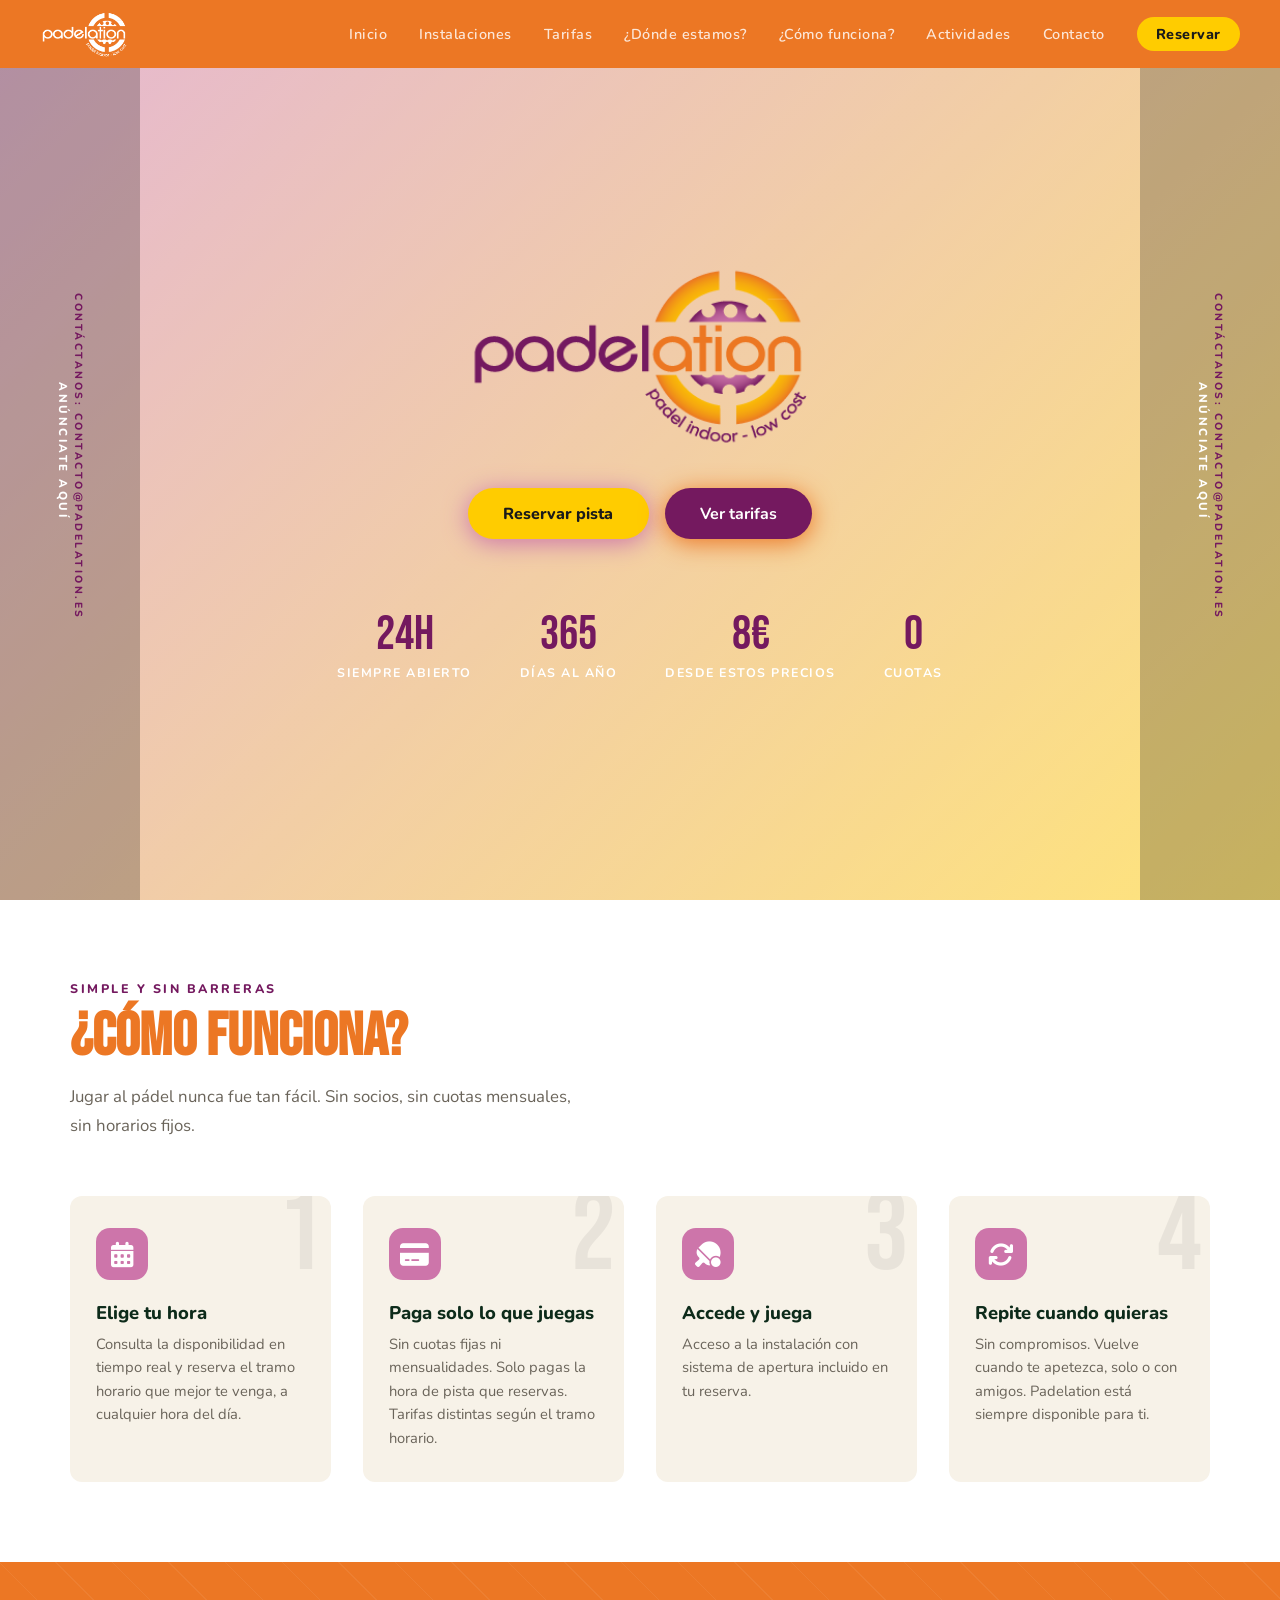
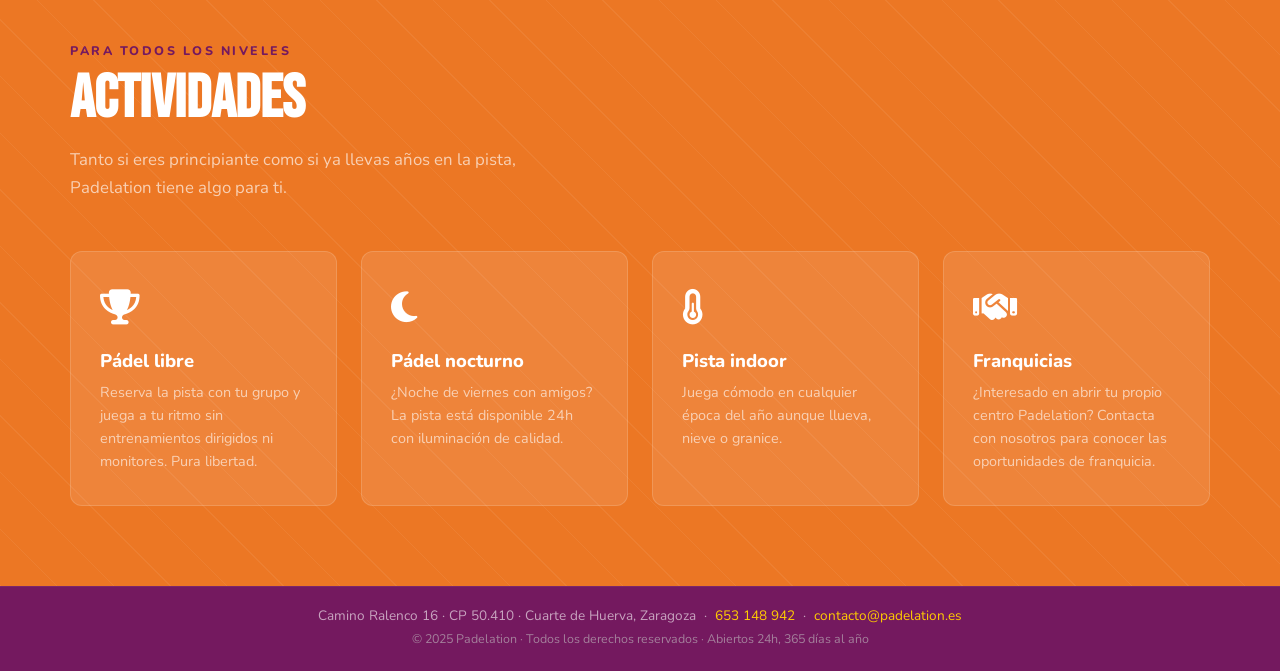
==== commit 311c2ebc: "style: cambiar emojis y favicon" ====
--- a/index.html
+++ b/index.html
@@ -7,12 +7,15 @@
   <meta name="viewport" content="width=device-width, initial-scale=1.0" />
   <!-- Título de la pestaña -->
   <title>Padelation 24H </title>
+  <link rel="icon" type="image/png" href="assets/images/logo/favicon_web.png" />
   <!-- Imports para las fuentes de texto de google -->
   <link rel="preconnect" href="https://fonts.googleapis.com" />
   <link rel="preconnect" href="https://fonts.gstatic.com" crossorigin />
   <link href="https://fonts.googleapis.com/css2?family=Bebas+Neue&family=Nunito:wght@400;600;700;800&display=swap" rel="stylesheet" />
   <!-- Carga del archivo CSS -->
   <link rel="stylesheet" href="assets/css/style.css" />
+  <!-- Font Awesome -->
+  <link rel="stylesheet" href="https://cdnjs.cloudflare.com/ajax/libs/font-awesome/6.5.0/css/all.min.css" />
 </head>
 <body>
 
@@ -82,22 +85,22 @@
       <p class="section-desc">Jugar al pádel nunca fue tan fácil. Sin socios, sin cuotas mensuales, sin horarios fijos.</p>
       <div class="steps-grid">
         <div class="step-card" data-num="1">
-          <div class="step-icon">📅</div>
+          <div class="step-icon"><i class="fa-solid fa-calendar-days"></i></div>
           <h3>Elige tu hora</h3>
           <p>Consulta la disponibilidad en tiempo real y reserva el tramo horario que mejor te venga, a cualquier hora del día.</p>
         </div>
         <div class="step-card" data-num="2">
-          <div class="step-icon">💳</div>
+          <div class="step-icon"><i class="fa-solid fa-credit-card"></i></div>
           <h3>Paga solo lo que juegas</h3>
           <p>Sin cuotas fijas ni mensualidades. Solo pagas la hora de pista que reservas. Tarifas distintas según el tramo horario.</p>
         </div>
         <div class="step-card" data-num="3">
-          <div class="step-icon">🎾</div>
+          <div class="step-icon"><i class="fa-solid fa-table-tennis-paddle-ball"></i></div>
           <h3>Accede y juega</h3>
           <p>Acceso a la instalación con sistema de apertura incluido en tu reserva.</p>
         </div>
         <div class="step-card" data-num="4">
-          <div class="step-icon">🔄</div>
+          <div class="step-icon"><i class="fa-solid fa-arrows-rotate"></i></div>
           <h3>Repite cuando quieras</h3>
           <p>Sin compromisos. Vuelve cuando te apetezca, solo o con amigos. Padelation está siempre disponible para ti.</p>
         </div>
@@ -113,22 +116,22 @@
       <p class="section-desc" style="color:rgba(255,255,255,0.65)">Tanto si eres principiante como si ya llevas años en la pista, Padelation tiene algo para ti.</p>
       <div class="act-grid">
         <div class="act-card">
-          <div class="emoji">🏆</div>
+          <div class="emoji"><i class="fa-solid fa-trophy"></i></div>
           <h3>Pádel libre</h3>
           <p>Reserva la pista con tu grupo y juega a tu ritmo sin entrenamientos dirigidos ni monitores. Pura libertad.</p>
         </div>
         <div class="act-card">
-          <div class="emoji">🌙</div>
+          <div class="emoji"><i class="fa-solid fa-moon"></i></div>
           <h3>Pádel nocturno</h3>
           <p>¿Noche de viernes con amigos? La pista está disponible 24h con iluminación de calidad.</p>
         </div>
         <div class="act-card">
-          <div class="emoji">🌡️</div>
+          <div class="emoji"><i class="fa-solid fa-temperature-half"></i></div>
           <h3>Pista indoor</h3>
           <p>Juega cómodo en cualquier época del año aunque llueva, nieve o granice.</p>
         </div>
         <div class="act-card">
-          <div class="emoji">🤝</div>
+          <div class="emoji"><i class="fa-solid fa-handshake"></i></div>
           <h3>Franquicias</h3>
           <p>¿Interesado en abrir tu propio centro Padelation? Contacta con nosotros para conocer las oportunidades de franquicia.</p>
         </div>
--- a/assets/css/style.css
+++ b/assets/css/style.css
@@ -323,6 +323,7 @@
   justify-content: center;
   font-size: 1.6rem;
   margin-bottom: 1.2rem;
+  color: var(--white);
 }
 
 .step-card h3 {
@@ -375,11 +376,12 @@
   border-color: var(--accent);
 }
 .act-card:hover h3,
-.act-card:hover p {
+.act-card:hover p,
+.act-card:hover .emoji {
   color: var(--text);
 }
 
-.act-card .emoji { font-size: 2.2rem; margin-bottom: 1rem; }
+.act-card .emoji { font-size: 2.2rem; margin-bottom: 1rem; color: var(--white); }
 .act-card h3 { color: var(--white); font-size: 1.15rem; font-weight: 800; margin-bottom: .5rem; }
 .act-card p { color: rgba(255,255,255,0.62); font-size: 0.9rem; line-height: 1.6; }
 
@@ -793,6 +795,7 @@
   justify-content: center;
   font-size: 1.2rem;
   flex-shrink: 0;
+  color: var(--purple);
 }
 .contact-item .ci-text strong {
   display: block;
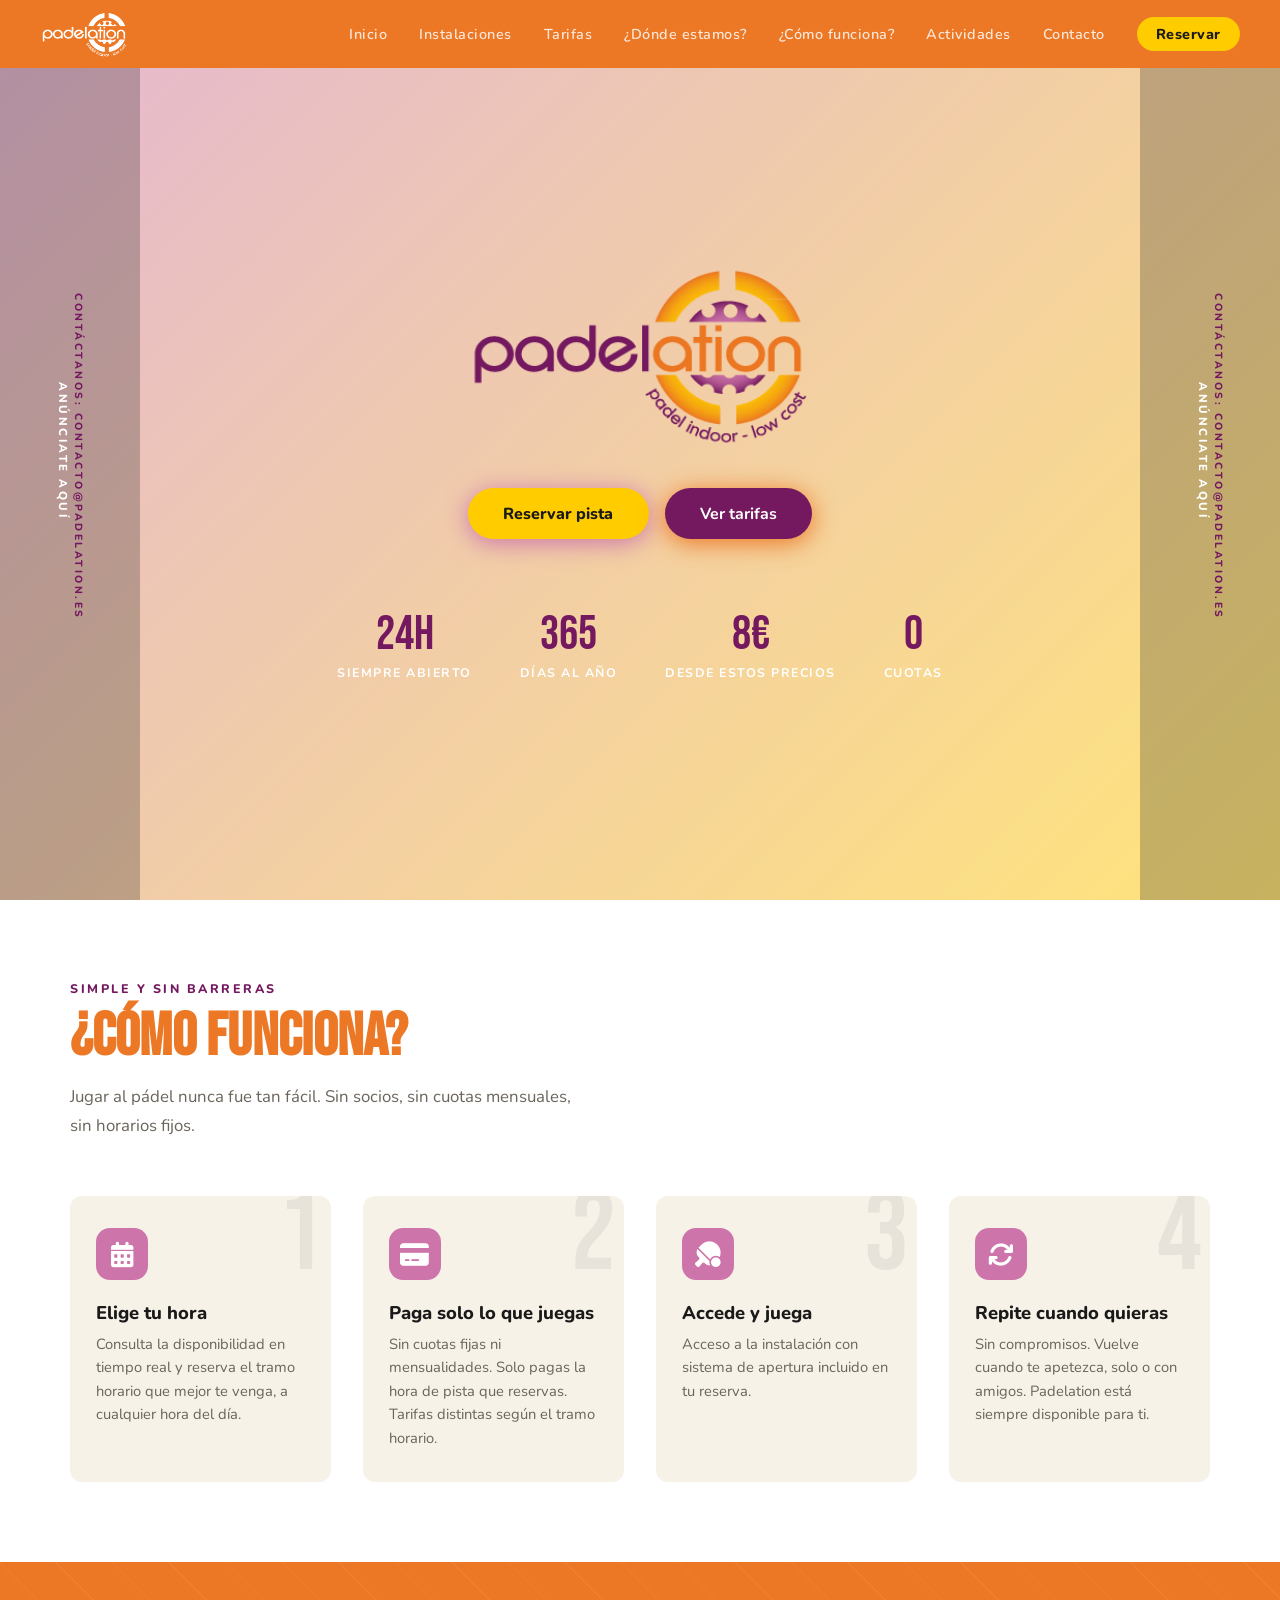
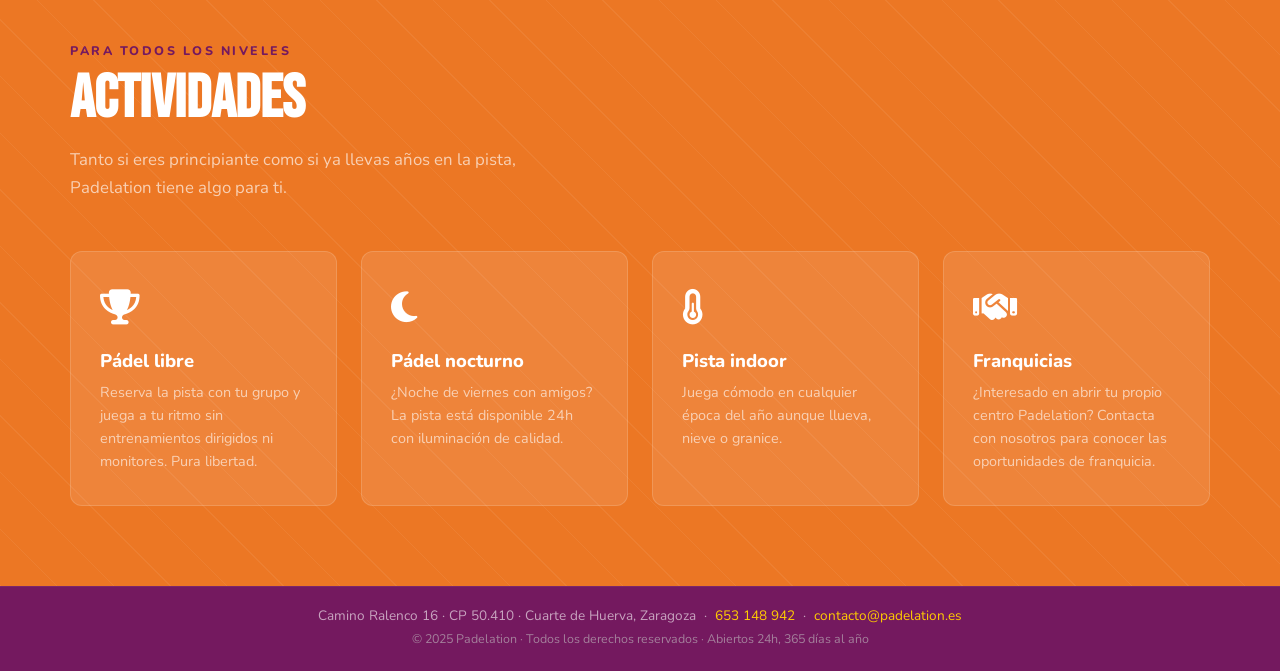
==== commit 7c4ca567: "refactor: limpiar estilos inline y simplificar CSS" ====
--- a/index.html
+++ b/index.html
@@ -111,7 +111,7 @@
   <!-- ACTIVIDADES -->
   <section id="actividades">
     <div class="container">
-      <div class="section-tag light">Para todos los niveles</div>
+      <div class="section-tag">Para todos los niveles</div>
       <h2 class="section-title light">Actividades</h2>
       <p class="section-desc" style="color:rgba(255,255,255,0.65)">Tanto si eres principiante como si ya llevas años en la pista, Padelation tiene algo para ti.</p>
       <div class="act-grid">
--- a/assets/css/style.css
+++ b/assets/css/style.css
@@ -1,8 +1,4 @@
 :root {
-  --green-dark:   #0d2b1a;
-  --green:        #1a5c35;
-  --green-mid:    #2e7d52;
-  --green-light:  #4aab73;
   --accent:       #ffcc00;
   --accent-dark:  #ec7724;
   --purple:       #74195f;
@@ -122,7 +118,6 @@
   width: 100%;
   height: 100%;
   object-fit: cover;
-  opacity: 1;
 }
 
 /* ===== HERO ===== */
@@ -137,24 +132,7 @@
   justify-content: center;
   text-align: center;
   padding: 6rem 2rem 4rem;
-  position: relative;
   overflow: hidden;
-}
-
-
-.hero-badge {
-  display: inline-block;
-  background: rgba(232,168,32,0.18);
-  border: 1px solid rgba(232,168,32,0.45);
-  color: var(--accent);
-  font-size: 0.8rem;
-  font-weight: 800;
-  letter-spacing: 2px;
-  text-transform: uppercase;
-  padding: .35rem 1rem;
-  border-radius: 50px;
-  margin-bottom: 1.4rem;
-  animation: fadeDown .6s ease both;
 }
 
 .hero-logo {
@@ -162,18 +140,7 @@
   width: auto;
   display: block;
   margin: 0 auto 2rem;
-  filter: none;
   animation: fadeDown .7s .1s ease both;
-}
-
-.hero-sub {
-  font-size: clamp(1rem, 2.5vw, 1.35rem);
-  color: rgba(255,255,255,0.75);
-  max-width: 580px;
-  margin: 0 auto 2.5rem;
-  line-height: 1.6;
-  font-weight: 600;
-  animation: fadeDown .7s .2s ease both;
 }
 
 .hero-actions {
@@ -268,7 +235,6 @@
 }
 
 .section-title.light { color: var(--white); }
-.section-tag.light { color: var(--purple); }
 
 .section-desc {
   font-size: 1.05rem;
@@ -329,7 +295,7 @@
 .step-card h3 {
   font-size: 1.15rem;
   font-weight: 800;
-  color: var(--green-dark);
+  color: var(--text);
   margin-bottom: .5rem;
 }
 .step-card p {
@@ -385,46 +351,6 @@
 .act-card h3 { color: var(--white); font-size: 1.15rem; font-weight: 800; margin-bottom: .5rem; }
 .act-card p { color: rgba(255,255,255,0.62); font-size: 0.9rem; line-height: 1.6; }
 
-/* ===== AVISO TARIFAS ===== */
-.tarifas-header-row {
-  display: flex;
-  align-items: flex-start;
-  gap: 2rem;
-  margin-bottom: 2.5rem;
-  flex-wrap: wrap;
-}
-.tarifas-header-row > div:first-child {
-  flex: 1;
-  min-width: 200px;
-}
-.aviso-reservas {
-  background: var(--purple);
-  border-radius: var(--radius);
-  padding: 1.2rem 1.5rem;
-  max-width: 340px;
-  flex-shrink: 0;
-  box-shadow: 0 4px 16px var(--purple-ligth);
-}
-.aviso-titulo {
-  font-weight: 800;
-  color: var(--white);
-  font-size: 0.95rem;
-  letter-spacing: 0.5px;
-  margin-bottom: 0.7rem;
-  text-transform: uppercase;
-}
-.aviso-reservas ul {
-  padding-left: 1.2rem;
-  display: flex;
-  flex-direction: column;
-  gap: 0.5rem;
-}
-.aviso-reservas li {
-  font-size: 0.88rem;
-  color: var(--white);
-  line-height: 1.5;
-}
-
 /* ===== TARIFAS ===== */
 #tarifas {
   background: var(--white);
@@ -462,8 +388,10 @@
 }
 .tarifa-header p { font-size: 0.82rem; color: rgba(255,255,255,0.72); font-weight: 600; }
 
-.tarifa-header.featured { background: var(--accent); }
-.tarifa-header.featured { color: var(--green-dark); }
+.tarifa-header.featured { 
+  background: var(--accent); 
+  color: var(--text);
+}
 .tarifa-header.featured p { color: rgba(13,43,26,0.7); }
 
 .tarifa-body { padding: 1.2rem 1.8rem; }
@@ -535,24 +463,41 @@
   pointer-events: none;
   letter-spacing: 4px;
 }
-
-.btn-reserva {
-  display: inline-block;
-  background: var(--accent);
-  color: var(--green-dark);
-  padding: 1.1rem 3rem;
-  border-radius: 50px;
+ .reservas-iframe{
+  border:none; 
+  border-radius:12px; 
+  margin-top:2rem;
+ }
+
+/* ===== AVISO RESERVAS ===== */
+.aviso-reservas {
+  margin: 1.5rem auto 0;
+  background: var(--purple);
+  border-radius: var(--radius);
+  padding: 1.2rem 1.5rem;
+  max-width: 600px;
+  text-align: left;
+  flex-shrink: 0;
+  box-shadow: 0 4px 16px var(--purple-ligth);
+}
+.aviso-titulo {
   font-weight: 800;
-  font-size: 1.1rem;
-  text-decoration: none;
-  transition: background .2s, transform .15s, box-shadow .2s;
-  box-shadow: 0 6px 28px rgba(0,0,0,0.2);
-  letter-spacing: .5px;
-}
-.btn-reserva:hover {
-  background: var(--accent-dark);
-  transform: translateY(-3px);
-  box-shadow: 0 10px 36px rgba(0,0,0,0.28);
+  color: var(--white);
+  font-size: 0.95rem;
+  letter-spacing: 0.5px;
+  margin-bottom: 0.7rem;
+  text-transform: uppercase;
+}
+.aviso-reservas ul {
+  padding-left: 1.2rem;
+  display: flex;
+  flex-direction: column;
+  gap: 0.5rem;
+}
+.aviso-reservas li {
+  font-size: 0.88rem;
+  color: var(--white);
+  line-height: 1.5;
 }
 
 /* ===== INSTALACIONES ===== */
@@ -683,13 +628,6 @@
 }
 .slide.active { opacity: 1; pointer-events: auto; }
 
-/* Placeholder court visuals */
-.slide.court-1 { background: linear-gradient(135deg, #1a5c35 0%, #2e7d52 50%, #1a5c35 100%); }
-.slide.court-2 { background: linear-gradient(135deg, #0d2b1a 0%, #1a5c35 100%); }
-.slide.court-3 { background: linear-gradient(135deg, #2e7d52 0%, #4aab73 100%); }
-.slide.court-4 { background: linear-gradient(135deg, #1a5c35 0%, #0d2b1a 100%); }
-.slide.court-5 { background: linear-gradient(135deg, #4aab73 0%, #2e7d52 100%); }
-
 .slide-label {
   position: absolute;
   bottom: 1rem; left: 50%; transform: translateX(-50%);
@@ -709,12 +647,6 @@
   height: 100%;
   object-fit: contain;
   background:var(--white);
-}
-
-.slider-placeholder-svg {
-  width: 40%;
-  height: 55%;
-  opacity: 0.25;
 }
 
 .slider-btn {
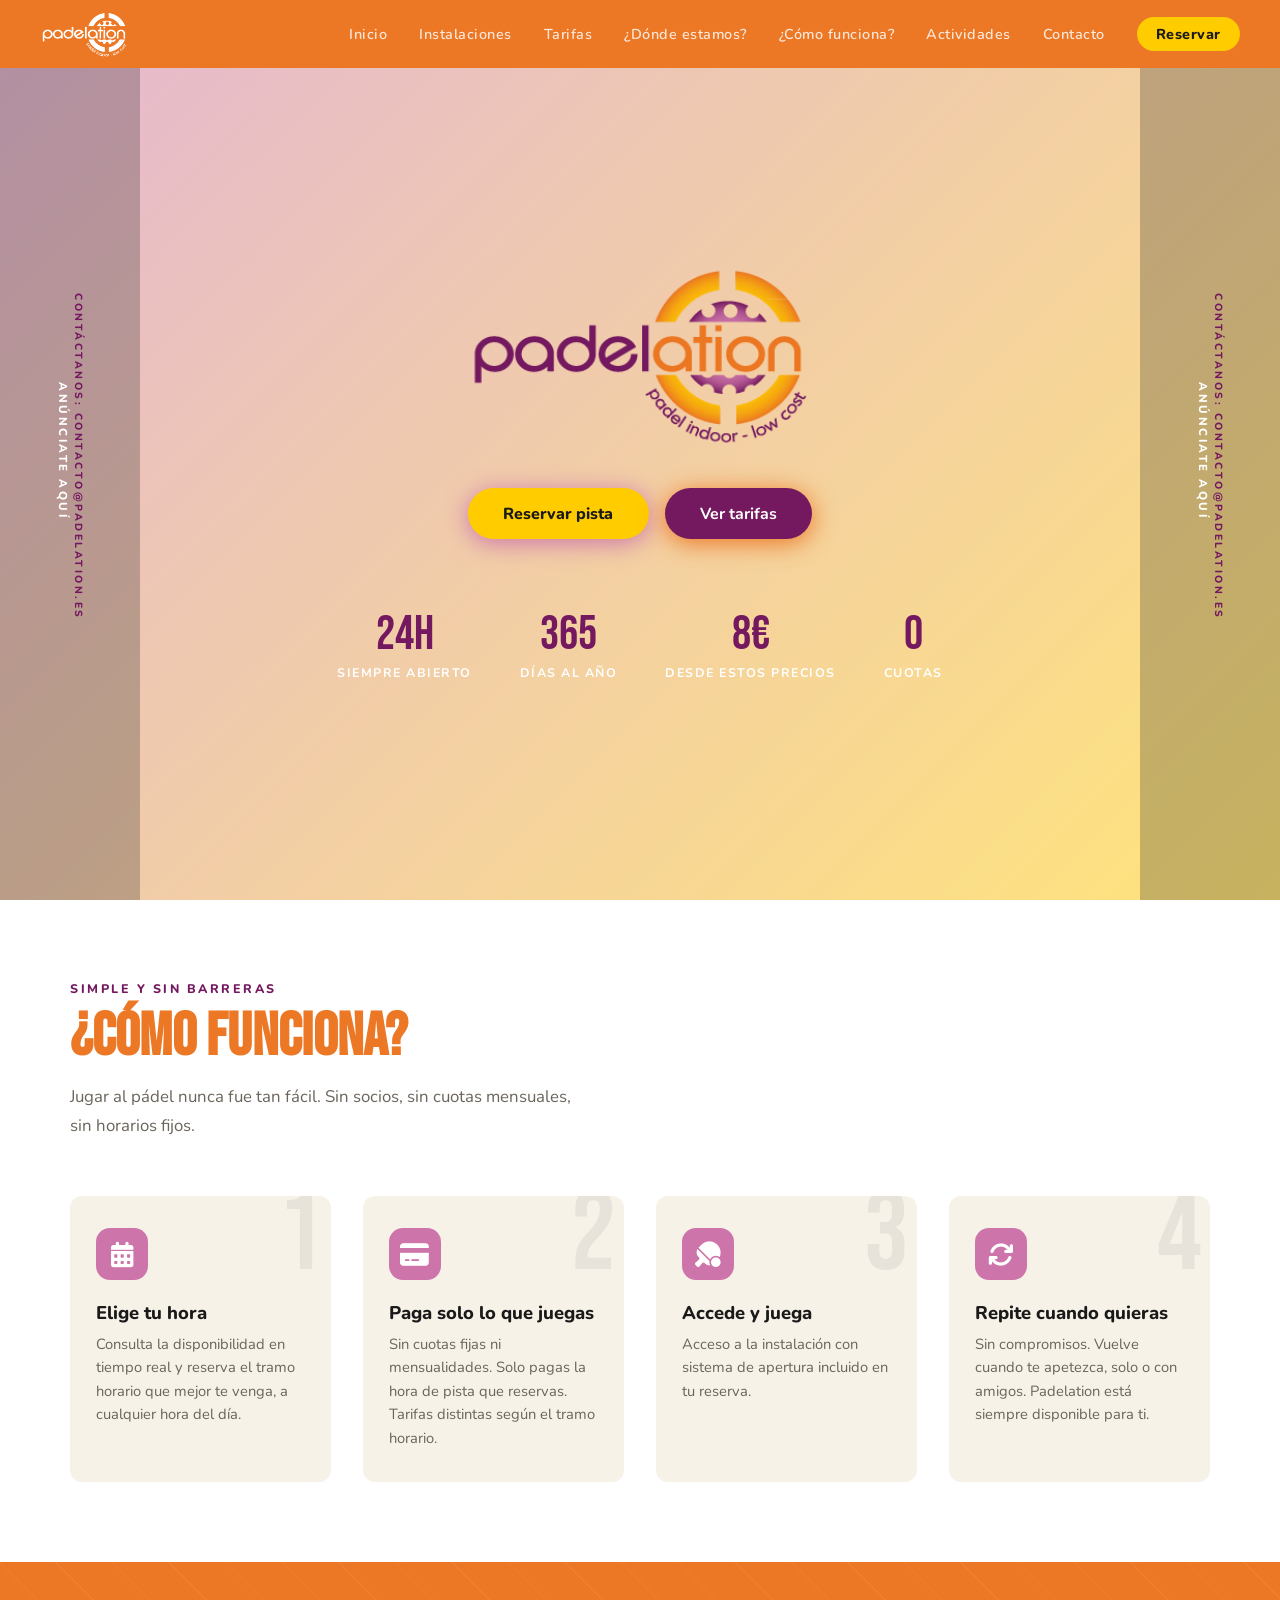
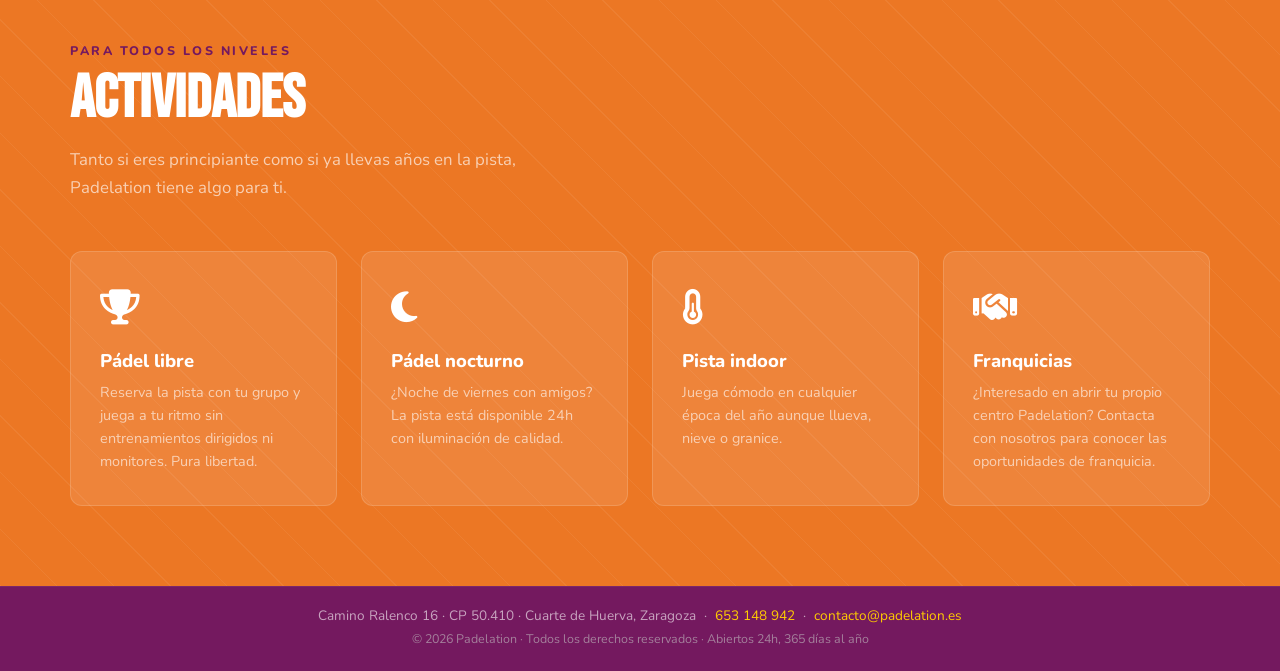
==== commit 7581aa59: "doc: comentarios style" ====
--- a/index.html
+++ b/index.html
@@ -113,7 +113,7 @@
     <div class="container">
       <div class="section-tag">Para todos los niveles</div>
       <h2 class="section-title light">Actividades</h2>
-      <p class="section-desc" style="color:rgba(255,255,255,0.65)">Tanto si eres principiante como si ya llevas años en la pista, Padelation tiene algo para ti.</p>
+      <p class="section-desc light">Tanto si eres principiante como si ya llevas años en la pista, Padelation tiene algo para ti.</p>
       <div class="act-grid">
         <div class="act-card">
           <div class="emoji"><i class="fa-solid fa-trophy"></i></div>
--- a/assets/css/style.css
+++ b/assets/css/style.css
@@ -1,16 +1,44 @@
 :root {
+  /* Colores de marca */
   --accent:       #ffcc00;
   --accent-dark:  #ec7724;
   --purple:       #74195f;
-  --purple-ligth: #CD75AA;
+  --purple-light: #cd75aa;
   --cream:        #f7f2e8;
   --white:        #ffffff;
   --text:         #1a1a1a;
   --text-muted:   #6a645a;
-  --info-box:     #c4c4c498;
-  --radius:     12px;
-}
-
+
+  /* Superposiciones blancas (por opacidad) */
+  --white-82: rgba(255,255,255,0.82);
+  --white-72: rgba(255,255,255,0.72);
+  --white-65: rgba(255,255,255,0.65);
+  --white-62: rgba(255,255,255,0.62);
+  --white-60: rgba(255,255,255,0.6);
+  --white-48: rgba(255,255,255,0.477);
+  --white-15: rgba(255,255,255,0.15);
+  --white-10: rgba(255,255,255,0.1);
+  --white-06: rgba(255,255,255,0.06);
+  --white-04: rgba(255,255,255,0.04);
+
+  /* Superposiciones negras (por opacidad) */
+  --black-60: rgba(0,0,0,0.6);
+  --black-35: rgba(0,0,0,0.35);
+  --black-25: rgba(0,0,0,0.25);
+  --black-22: rgba(0,0,0,0.22);
+  --black-18: rgba(0,0,0,0.18);
+  --black-10: rgba(0,0,0,0.1);
+  --black-07: rgba(0,0,0,0.07);
+  --black-06: rgba(0,0,0,0.06);
+
+  /* Otros */
+  --info-box:       #c4c4c498;
+  --featured-muted: rgba(13,43,26,0.7);
+
+  --radius: 12px;
+}
+
+/* Reset y base */
 * { margin: 0; padding: 0; box-sizing: border-box; }
 
 html { scroll-behavior: smooth; }
@@ -26,6 +54,8 @@
 }
 
 /* ===== NAV ===== */
+
+/* Barra */
 nav {
   position: fixed;
   top: 0; left: 0; right: 0;
@@ -39,9 +69,11 @@
   backdrop-filter: blur(8px);
 }
 
+/* Logo */
 .nav-logo { text-decoration: none; display: flex; align-items: center; }
 .nav-logo-img { height: 52px; width: auto; display: block; filter: brightness(0) invert(1); }
 
+/* Links */
 .nav-links {
   display: flex;
   gap: 2rem;
@@ -49,7 +81,7 @@
 }
 
 .nav-links a {
-  color: rgba(255,255,255,0.82);
+  color: var(--white-82);
   text-decoration: none;
   font-weight: 600;
   font-size: 0.9rem;
@@ -58,6 +90,7 @@
 }
 .nav-links a:hover { color: var(--accent); }
 
+/* Botón CTA */
 .nav-cta {
   background: var(--accent);
   color: var(--text) !important;
@@ -72,12 +105,14 @@
 }
 
 /* ===== SPONSOR STRIPS ===== */
+
+/* Contenedor lateral */
 .sponsor-strip {
   position: absolute;
   top: 0;
   bottom: 0;
   width: 140px;
-  background: rgba(0,0,0,0.22);
+  background: var(--black-22);
   display: flex;
   align-items: center;
   justify-content: center;
@@ -121,12 +156,14 @@
 }
 
 /* ===== HERO ===== */
+
+/* Fondo degradado */
 #inicio {
   position: relative;
   min-height: 100vh;
   background:
-    linear-gradient(rgba(255, 255, 255, 0.477), rgba(255, 255, 255, 0.477)),
-    linear-gradient(135deg, var(--purple-ligth), var(--accent));
+    linear-gradient(var(--white-48), var(--white-48)),
+    linear-gradient(135deg, var(--purple-light), var(--accent));
   display: flex;
   align-items: center;
   justify-content: center;
@@ -135,6 +172,7 @@
   overflow: hidden;
 }
 
+/* Logo */
 .hero-logo {
   height: clamp(6rem, 16vw, 14rem);
   width: auto;
@@ -143,6 +181,7 @@
   animation: fadeDown .7s .1s ease both;
 }
 
+/* Botones de acción */
 .hero-actions {
   display: flex;
   gap: 1rem;
@@ -160,7 +199,7 @@
   font-size: 1rem;
   text-decoration: none;
   transition: background .2s, transform .15s, box-shadow .2s;
-  box-shadow: 0 4px 24px var(--purple-ligth);
+  box-shadow: 0 4px 24px var(--purple-light);
 }
 .btn-primary:hover {
   background: var(--cream);
@@ -183,9 +222,10 @@
   background: var(--cream);
   color: var(--text);
   transform: translateY(-2px);
-  box-shadow: 0 8px 32px var(--purple-ligth);
-}
-
+  box-shadow: 0 8px 32px var(--purple-light);
+}
+
+/* Estadísticas */
 .hero-stats {
   display: flex;
   gap: 3rem;
@@ -214,9 +254,12 @@
 }
 
 /* ===== SECTIONS COMMON ===== */
+
+/* Layout */
 section { padding: 5rem 2rem; }
 .container { max-width: 1140px; margin: 0 auto; }
 
+/* Tipografía de cabecera */
 .section-tag {
   font-size: 0.78rem;
   font-weight: 800;
@@ -243,11 +286,14 @@
   line-height: 1.7;
 }
 
+.section-desc.light { color: var(--white-65); }
+
 /* ===== CÓMO FUNCIONA ===== */
 #como-funciona {
   background: var(--white);
 }
 
+/* Grid de pasos */
 .steps-grid {
   display: grid;
   grid-template-columns: repeat(auto-fit, minmax(220px, 1fr));
@@ -255,6 +301,7 @@
   margin-top: 3.5rem;
 }
 
+/* Tarjeta */
 .step-card {
   background: var(--cream);
   border-radius: var(--radius);
@@ -265,13 +312,15 @@
 }
 .step-card:hover {
   transform: translateY(-4px);
-  box-shadow: 0 12px 40px var(--purple-ligth);
-}
+  box-shadow: 0 12px 40px var(--purple-light);
+}
+
+/* Número decorativo de fondo */
 .step-card::before {
   content: attr(data-num);
   font-family: 'Bebas Neue', sans-serif;
   font-size: 7rem;
-  color: rgba(0, 0, 0, 0.06);
+  color: var(--black-06);
   position: absolute;
   top: -1rem;
   right: .5rem;
@@ -279,10 +328,11 @@
   pointer-events: none;
 }
 
+/* Icono */
 .step-icon {
   width: 52px;
   height: 52px;
-  background: var(--purple-ligth);
+  background: var(--purple-light);
   border-radius: 14px;
   display: flex;
   align-items: center;
@@ -292,6 +342,7 @@
   color: var(--white);
 }
 
+/* Texto */
 .step-card h3 {
   font-size: 1.15rem;
   font-weight: 800;
@@ -310,18 +361,21 @@
   position: relative;
   overflow: hidden;
 }
+
+/* Patrón de líneas decorativas de fondo */
 #actividades::before {
   content: '';
   position: absolute;
   inset: 0;
   background: repeating-linear-gradient(
     45deg,
-    rgba(255,255,255,0.06) 0px, rgba(255,255,255,0.06) 1px,
+    var(--white-06) 0px, var(--white-06) 1px,
     transparent 1px, transparent 40px
   );
   pointer-events: none;
 }
 
+/* Grid */
 .act-grid {
   display: grid;
   grid-template-columns: repeat(auto-fit, minmax(250px, 1fr));
@@ -329,9 +383,10 @@
   margin-top: 3rem;
 }
 
+/* Tarjeta */
 .act-card {
-  background: rgba(255,255,255,0.1);
-  border: 1px solid rgba(255,255,255,0.15);
+  background: var(--white-10);
+  border: 1px solid var(--white-15);
   border-radius: var(--radius);
   padding: 2rem 1.8rem;
   transition: background .2s, border-color .2s, transform .2s;
@@ -349,13 +404,14 @@
 
 .act-card .emoji { font-size: 2.2rem; margin-bottom: 1rem; color: var(--white); }
 .act-card h3 { color: var(--white); font-size: 1.15rem; font-weight: 800; margin-bottom: .5rem; }
-.act-card p { color: rgba(255,255,255,0.62); font-size: 0.9rem; line-height: 1.6; }
+.act-card p { color: var(--white-62); font-size: 0.9rem; line-height: 1.6; }
 
 /* ===== TARIFAS ===== */
 #tarifas {
   background: var(--white);
 }
 
+/* Grid */
 .tarifas-grid {
   display: grid;
   grid-template-columns: repeat(auto-fit, minmax(320px, 1fr));
@@ -363,18 +419,20 @@
   margin-top: 3rem;
 }
 
+/* Tarjeta */
 .tarifa-card {
   background: var(--white);
   border-radius: var(--radius);
   overflow: hidden;
-  box-shadow: 0 2px 20px rgba(0,0,0,0.06);
+  box-shadow: 0 2px 20px var(--black-06);
   transition: box-shadow .2s, transform .2s;
 }
 .tarifa-card:hover {
-  box-shadow: 0 8px 40px var(--purple-ligth);
+  box-shadow: 0 8px 40px var(--purple-light);
   transform: translateY(-3px);
 }
 
+/* Cabecera */
 .tarifa-header {
   background: var(--accent-dark);
   color: var(--white);
@@ -386,22 +444,25 @@
   letter-spacing: 1px;
   margin-bottom: .1rem;
 }
-.tarifa-header p { font-size: 0.82rem; color: rgba(255,255,255,0.72); font-weight: 600; }
-
-.tarifa-header.featured { 
-  background: var(--accent); 
+.tarifa-header p { font-size: 0.82rem; color: var(--white-72); font-weight: 600; }
+
+/* Variante destacada */
+.tarifa-header.featured {
+  background: var(--accent);
   color: var(--text);
 }
-.tarifa-header.featured p { color: rgba(13,43,26,0.7); }
-
+.tarifa-header.featured p { color: var(--featured-muted); }
+
+/* Cuerpo */
 .tarifa-body { padding: 1.2rem 1.8rem; }
 
+/* Filas horario/precio */
 .tarifa-row {
   display: flex;
   justify-content: space-between;
   align-items: center;
   padding: .75rem 0;
-  border-bottom: 1px solid rgba(0,0,0,0.06);
+  border-bottom: 1px solid var(--black-06);
   gap: 1rem;
 }
 .tarifa-row:last-child { border-bottom: none; }
@@ -413,6 +474,7 @@
   flex: 1;
 }
 
+/* Columnas de precio */
 .tarifa-prices {
   display: flex;
   gap: 1.2rem;
@@ -434,12 +496,13 @@
   letter-spacing: .5px;
 }
 
+/* Nota inferior */
 .tarifa-note {
   text-align: center;
   font-size: 0.78rem;
   color: var(--text-muted);
   padding: .8rem 1.8rem;
-  border-top: 1px solid rgba(0,0,0,0.06);
+  border-top: 1px solid var(--black-06);
   font-style: italic;
 }
 
@@ -450,11 +513,13 @@
   position: relative;
   overflow: hidden;
 }
+
+/* Texto decorativo de fondo */
 #reservas::after {
   content: 'RESERVA';
   font-family: 'Bebas Neue', sans-serif;
   font-size: 18vw;
-  color: rgba(255,255,255,0.04);
+  color: var(--white-04);
   position: absolute;
   top: 50%;
   left: 50%;
@@ -463,11 +528,13 @@
   pointer-events: none;
   letter-spacing: 4px;
 }
- .reservas-iframe{
-  border:none; 
-  border-radius:12px; 
-  margin-top:2rem;
- }
+
+/* Iframe del sistema de reservas */
+.reservas-iframe {
+  border: none;
+  border-radius: 12px;
+  margin-top: 2rem;
+}
 
 /* ===== AVISO RESERVAS ===== */
 .aviso-reservas {
@@ -478,8 +545,10 @@
   max-width: 600px;
   text-align: left;
   flex-shrink: 0;
-  box-shadow: 0 4px 16px var(--purple-ligth);
-}
+  box-shadow: 0 4px 16px var(--purple-light);
+}
+
+/* Título */
 .aviso-titulo {
   font-weight: 800;
   color: var(--white);
@@ -488,6 +557,8 @@
   margin-bottom: 0.7rem;
   text-transform: uppercase;
 }
+
+/* Lista de avisos */
 .aviso-reservas ul {
   padding-left: 1.2rem;
   display: flex;
@@ -505,7 +576,7 @@
   background: var(--white);
 }
 
-/* ===== INSTALACIONES GRID ===== */
+/* Layout slider + widget del tiempo */
 .instalaciones-grid {
   display: grid;
   grid-template-columns: 1fr 340px;
@@ -514,6 +585,7 @@
   margin-top: 3rem;
 }
 
+/* Widget del tiempo */
 .weather-widget {
   border-radius: var(--radius);
   overflow: hidden;
@@ -526,9 +598,10 @@
   display: flex;
   flex-direction: column;
   gap: 0.8rem;
-  box-shadow: 0 4px 24px rgba(0,0,0,0.07);
-}
-
+  box-shadow: 0 4px 24px var(--black-07);
+}
+
+/* Localización */
 .weather-location {
   font-size: 0.75rem;
   font-weight: 800;
@@ -537,6 +610,7 @@
   color: var(--text-muted);
 }
 
+/* Temperatura actual */
 .weather-main {
   display: flex;
   align-items: center;
@@ -552,6 +626,7 @@
   font-weight: 600;
 }
 
+/* Detalles (humedad, viento…) */
 .weather-details {
   display: flex;
   gap: 1.2rem;
@@ -559,10 +634,11 @@
   color: var(--text-muted);
 }
 
+/* Previsión de días */
 .weather-forecast {
   display: flex;
   justify-content: space-between;
-  border-top: 1px solid rgba(0,0,0,0.07);
+  border-top: 1px solid var(--black-07);
   padding-top: 0.8rem;
   margin-top: 0.4rem;
 }
@@ -578,13 +654,15 @@
 .wf-ico   { font-size: 1.4rem; }
 .wf-temps { font-size: 0.75rem; color: var(--text); font-weight: 700; white-space: nowrap; }
 
+/* Crédito de fuente */
 .weather-source {
   font-size: 0.65rem;
-  color: rgba(0,0,0,0.25);
+  color: var(--black-25);
   text-align: right;
   margin-top: 0.2rem;
 }
 
+/* Estado de error */
 .weather-error {
   font-size: 0.85rem;
   color: var(--text-muted);
@@ -592,13 +670,9 @@
   padding: 2rem;
 }
 
-@media (max-width: 900px) {
-  .instalaciones-grid {
-    grid-template-columns: 1fr;
-  }
-}
-
 /* ===== SLIDER ===== */
+
+/* Contenedor */
 .slider-wrap {
   width: 100%;
 }
@@ -614,6 +688,7 @@
   aspect-ratio: 16/9;
 }
 
+/* Diapositivas */
 .slide {
   position: absolute;
   inset: 0;
@@ -628,6 +703,7 @@
 }
 .slide.active { opacity: 1; pointer-events: auto; }
 
+/* Etiqueta de nombre */
 .slide-label {
   position: absolute;
   bottom: 1rem; left: 50%; transform: translateX(-50%);
@@ -640,21 +716,23 @@
   border-radius: 50px;
 }
 
+/* Imagen */
 .slide-img {
   position: absolute;
   inset: 0;
   width: 100%;
   height: 100%;
   object-fit: contain;
-  background:var(--white);
-}
-
+  background: var(--white);
+}
+
+/* Botones de navegación */
 .slider-btn {
   position: absolute;
   top: 50%;
   transform: translateY(-50%);
   z-index: 10;
-  background: rgba(0,0,0,0.35);
+  background: var(--black-35);
   color: var(--white);
   border: none;
   width: 44px;
@@ -669,10 +747,11 @@
   padding-top: 3px;
   transition: background .2s;
 }
-.slider-btn:hover { background: rgba(0,0,0,0.6); }
+.slider-btn:hover { background: var(--black-60); }
 .slider-prev { left: 1rem; padding-right: 3px; }
 .slider-next { right: 1rem; padding-left: 3px; }
 
+/* Puntos indicadores */
 .slider-dots {
   display: flex;
   justify-content: center;
@@ -683,7 +762,7 @@
   width: 8px;
   height: 8px;
   border-radius: 50%;
-  background: rgba(0,0,0,0.18);
+  background: var(--black-18);
   cursor: pointer;
   transition: background .2s, transform .2s;
 }
@@ -691,7 +770,6 @@
   background: var(--purple);
   transform: scale(1.35);
 }
-
 
 /* ===== DONDE ESTAMOS ===== */
 #donde-estamos {
@@ -699,6 +777,7 @@
   padding-bottom: 0;
 }
 
+/* Layout info + mapa */
 .map-inner {
   display: grid;
   grid-template-columns: 1fr 1.6fr;
@@ -707,6 +786,7 @@
   padding-bottom: 5rem;
 }
 
+/* Datos de contacto */
 .contact-items {
   margin-top: 2rem;
   display: flex;
@@ -745,12 +825,13 @@
 }
 .contact-item .ci-text a:hover { text-decoration: underline; }
 
+/* Mapa embebido */
 .map-embed {
   border-radius: var(--radius);
   overflow: hidden;
   height: 100%;
   min-height: 360px;
-  box-shadow: 0 8px 40px var(--purple-ligth);
+  box-shadow: 0 8px 40px var(--purple-light);
 }
 .map-embed iframe {
   width: 100%;
@@ -763,6 +844,7 @@
   background: var(--white);
 }
 
+/* Layout info + formulario */
 .contact-form-grid {
   display: grid;
   grid-template-columns: 1fr 1.2fr;
@@ -772,28 +854,23 @@
 
 .form-info .section-desc { max-width: 100%; }
 
-.form-highlight {
+/* Bloques informativos laterales */
+.form-highlight,
+.form-highlight2 {
   background: var(--cream);
   border-radius: var(--radius);
   padding: 1.6rem;
   margin-top: 2rem;
   border-left: 4px solid var(--accent);
 }
-
-.form-highlight h4 { font-size: 0.9rem; font-weight: 800; color: var(--text); margin-bottom: .3rem; }
-.form-highlight p { font-size: 0.85rem; color: var(--text-muted); line-height: 1.5; }
-
-.form-highlight2 {
-  background: var(--cream);
-  border-radius: var(--radius);
-  padding: 1.6rem;
-  margin-top: 2rem;
-  border-left: 4px solid var(--purple);
-}
-
+.form-highlight2 { border-left-color: var(--purple); }
+
+.form-highlight h4,
 .form-highlight2 h4 { font-size: 0.9rem; font-weight: 800; color: var(--text); margin-bottom: .3rem; }
+.form-highlight p,
 .form-highlight2 p { font-size: 0.85rem; color: var(--text-muted); line-height: 1.5; }
 
+/* Formulario */
 form {
   display: flex;
   flex-direction: column;
@@ -806,12 +883,14 @@
   gap: 1.1rem;
 }
 
+/* Campos */
 .field { display: flex; flex-direction: column; gap: .4rem; }
 label { font-size: 0.82rem; font-weight: 800; color: var(--text); letter-spacing: .3px; }
 
+/* Inputs */
 input, textarea, select {
   padding: .75rem 1rem;
-  border: 2px solid rgba(0,0,0,0.1);
+  border: 2px solid var(--black-10);
   border-radius: 10px;
   font-family: 'Nunito', sans-serif;
   font-size: 0.95rem;
@@ -822,12 +901,12 @@
 }
 input:focus, textarea:focus, select:focus {
   border-color: var(--purple);
-  box-shadow: 0 0 0 4px var(--purple-ligth);
+  box-shadow: 0 0 0 4px var(--purple-light);
 }
 
 textarea { min-height: 130px; resize: vertical; }
 
-
+/* Botón enviar */
 .btn-submit {
   background: var(--purple);
   color: var(--white);
@@ -845,25 +924,29 @@
 .btn-submit:hover {
   background: var(--text);
   transform: translateY(-2px);
-  box-shadow: 0 6px 24px var(--purple-ligth);
+  box-shadow: 0 6px 24px var(--purple-light);
 }
 
 /* ===== FOOTER ===== */
+
+/* Empujar el footer al fondo */
 body > section {
   flex: 1;
 }
 
 footer {
   background: var(--purple);
-  color: rgba(255,255,255,0.6);
+  color: var(--white-60);
   padding: 1.2rem 2rem;
   text-align: center;
-  border-top: 1px solid rgba(255,255,255,0.06);
+  border-top: 1px solid var(--white-06);
 }
 
 footer p { font-size: 0.85rem; margin-bottom: .3rem; }
 footer a { color: var(--accent); text-decoration: none; }
 footer a:hover { text-decoration: underline; }
+
+/* Copyright */
 .footer-bottom {
   margin-top: .3rem;
   font-size: 0.78rem;
@@ -880,7 +963,8 @@
 @media (max-width: 900px) {
   .nav-links { display: none; }
 
-  .about-inner,
+  .instalaciones-grid { grid-template-columns: 1fr; }
+
   .map-inner,
   .contact-form-grid { grid-template-columns: 1fr; gap: 2.5rem; }
 
